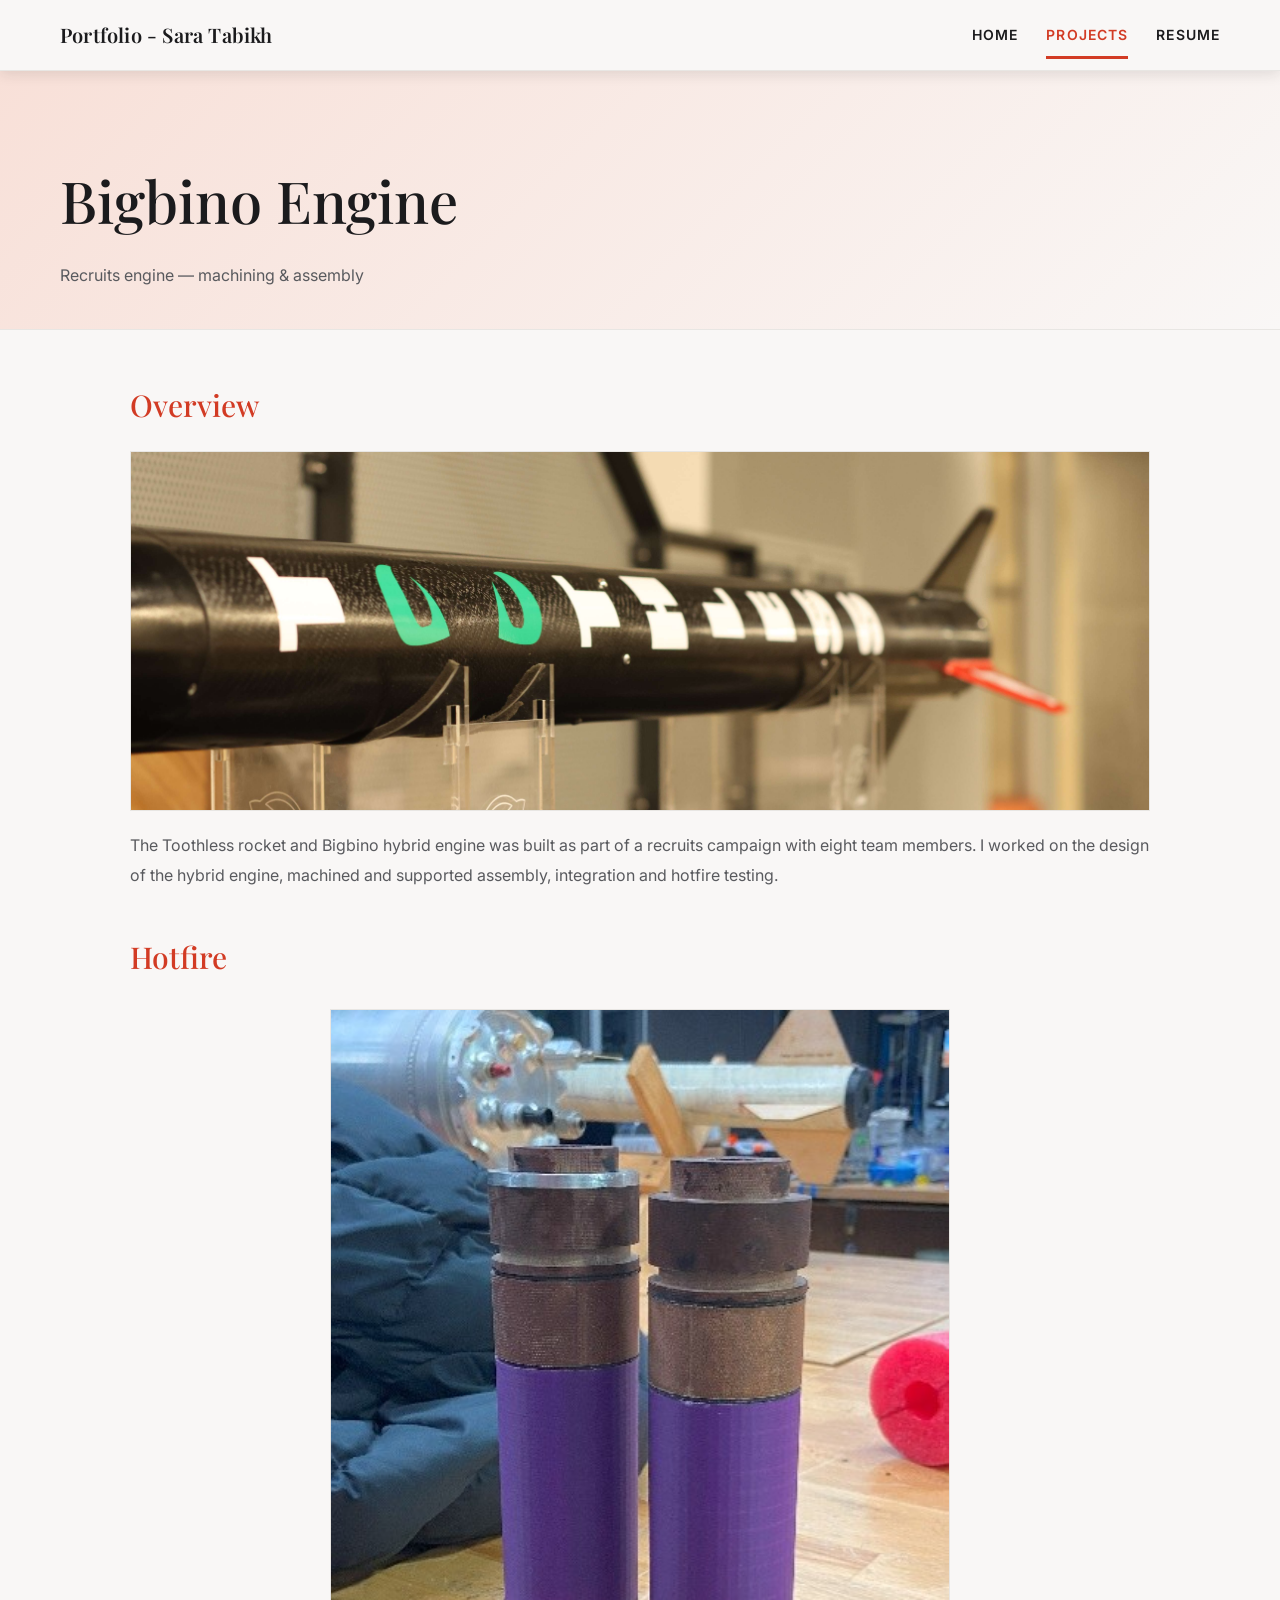
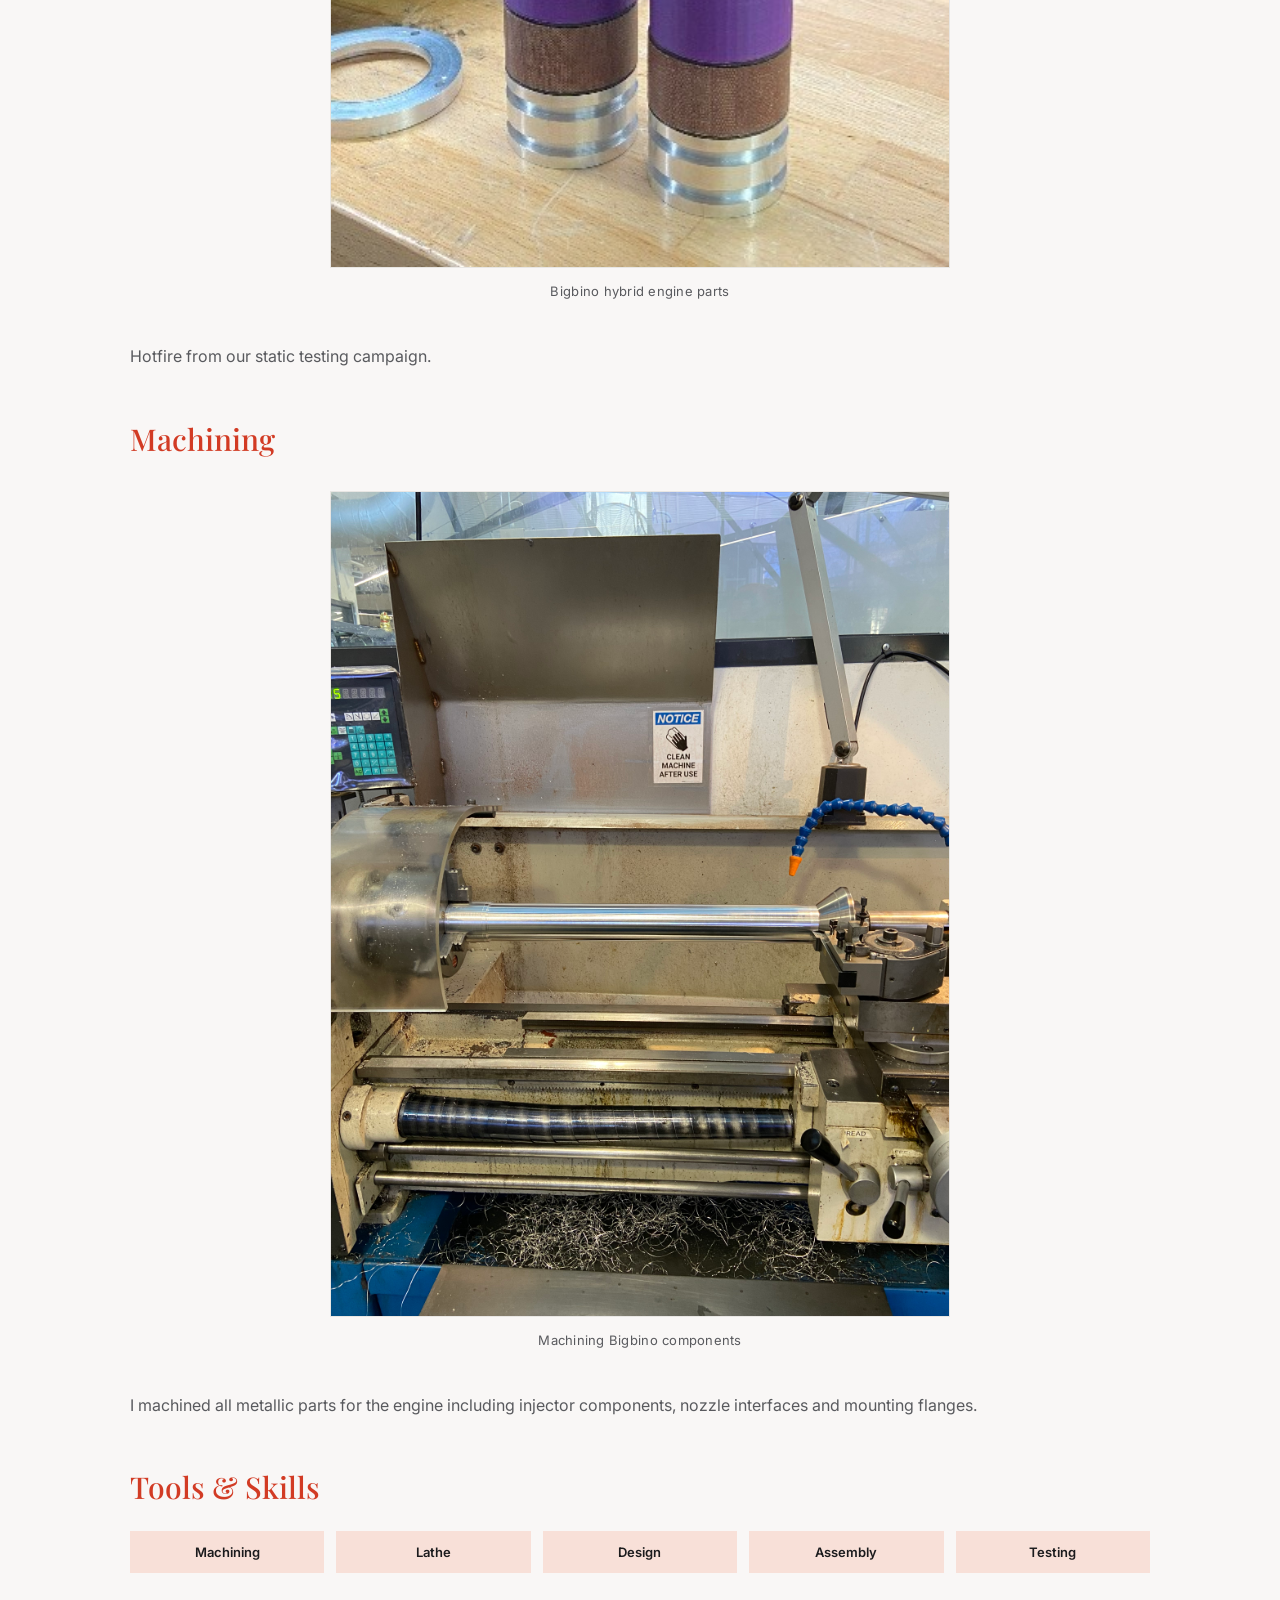
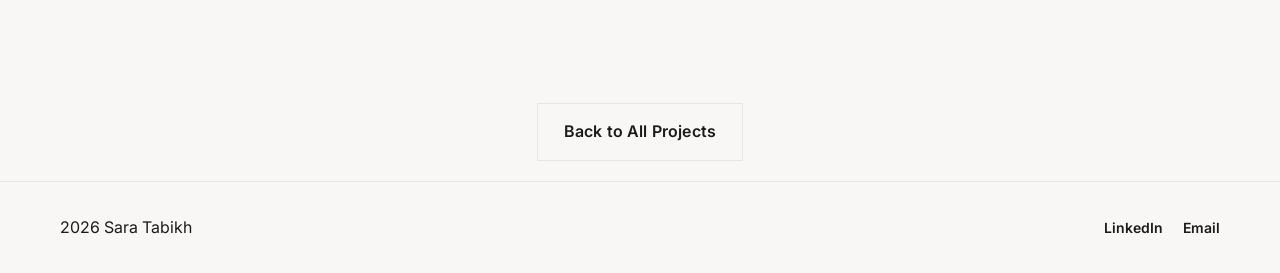
==== project-bigbino.html @ e394aa36 "Add fan shrouds" ====
<!DOCTYPE html>
<html lang="en">
<head>
    <meta charset="UTF-8">
    <meta name="viewport" content="width=device-width, initial-scale=1.0">
    <title>Bigbino Engine — Sara</title>
    <link rel="stylesheet" href="style.css">
    <link rel="stylesheet" href="project-styles.css">
</head>
<body>
    <nav class="navbar">
        <div class="container nav-container">
            <div class="nav-brand"><a href="index.html">Portfolio - Sara Tabikh</a></div>
            <ul class="nav-tabs">
                <li><a href="index.html" class="tab-link">Home</a></li>
                <li class="nav-dropdown">
                    <a href="projects.html" class="tab-link active">Projects</a>
                    <div class="dropdown-menu">
                        <a href="project-safety-mhpr.html">Safety in MHPR</a>
                        <a href="project-solaris-mkiii.html">Solaris MkIII</a>
                        <a href="project-zenith.html">Project Zenith</a>
                        <a href="project-motorsport.html">Monash Motorsport</a>
                        <a href="project-intakes.html">Resonance in Supersonic Intakes</a>
                        <a href="project-bigbino.html">Bigbino Engine</a>
                    </div>
                </li>
                <li><a href="resume.pdf" class="tab-link resume-link" target="_blank">Resume</a></li>
            </ul>
        </div>
    </nav>

    <main class="project-main">
        <section class="project-hero">
            <div class="container">
                <h1>Bigbino Engine</h1>
                <p class="project-meta">Recruits engine — machining & assembly</p>
            </div>
        </section>

        <div class="container project-content">
            <div class="project-grid">
                <div class="project-main-content">
                    <section class="project-section">
                        <h2>Overview</h2>
                        <img src="images/toothless-rocket.jpg" alt="Bigbino hotfire" class="project-image">
                        <p>
                            The Toothless rocket and Bigbino hybrid engine was built as part of a recruits campaign with eight team members. I worked on the design of the hybrid engine, machined and supported assembly, integration and hotfire testing.
                        </p>
                    </section>

                    <section class="project-section">
                        <h2>Hotfire</h2>
                        <figure class="image-figure image-figure--single">
                            <img src="images/bigbino-hybrid-engine-parts.jpg" alt="Bigbino hybrid engine parts" class="project-image">
                            <figcaption class="image-caption">Bigbino hybrid engine parts</figcaption>
                        </figure>
                        <p>
                            Hotfire from our static testing campaign.
                        </p>
                    </section>

                    <section class="project-section">
                        <h2>Machining</h2>
                        <figure class="image-figure image-figure--single">
                            <img src="images/bigbino-machining.jpg" alt="Bigbino machining" class="project-image">
                            <figcaption class="image-caption">Machining Bigbino components</figcaption>
                        </figure>
                        <p>
                            I machined all metallic parts for the engine including injector components, nozzle interfaces and mounting flanges.
                        </p>
                    </section>

                    <section class="project-section">
                        <h2>Tools & Skills</h2>
                        <div class="tools-grid">
                            <span class="tool-tag">Machining</span>
                            <span class="tool-tag">Lathe</span>
                            <span class="tool-tag">Design</span>
                            <span class="tool-tag">Assembly</span>
                            <span class="tool-tag">Testing</span>
                        </div>
                    </section>
                </div>
            </div>
        </div>
        <div class="container" style="padding: 40px 0 20px; text-align: center;">
            <a href="projects.html#all-projects" class="btn btn-secondary">Back to All Projects</a>
        </div>
    </main>

    <footer class="footer">
        <div class="container footer-content">
            <p>2026 Sara Tabikh</p>
            <div class="footer-links">
                <a href="https://www.linkedin.com/in/sara-tabikh-1202411ab" target="_blank">LinkedIn</a>
                <a href="mailto:saratabikh1@gmail.com">Email</a>
            </div>
        </div>
    </footer>

    <script src="script.js"></script>
</body>
</html>
---- style.css ----
﻿@import url('https://fonts.googleapis.com/css2?family=Playfair+Display:wght@400;500;600;700&family=Inter:wght@400;500;600;700&display=swap');

:root {
    --cream: #f9f7f6;
    --surface: #fdfdfc;
    --accent: #d23b24;
    --accent-hover: #b32a1a;
    --accent-soft: #f8e0d8;
    --text: #1b1b1d;
    --muted: #595a5e;
    --border: #e8e6e3;
    --button: #d23b24;
    --button-hover: #b32a1a;
    --card: #ffffff;
    --shadow: rgba(25, 25, 28, 0.1);
    --font-serif: 'Playfair Display', Georgia, 'Times New Roman', serif;
    --font-sans: 'Inter', system-ui, -apple-system, BlinkMacSystemFont, 'Segoe UI', sans-serif;
}

* {
    margin: 0;
    padding: 0;
    box-sizing: border-box;
}

html {
    scroll-behavior: smooth;
}

body {
    font-family: var(--font-sans);
    background-color: var(--cream);
    color: var(--text);
    line-height: 1.7;
    -webkit-font-smoothing: antialiased;
}

.container {
    max-width: 1200px;
    margin: 0 auto;
    padding: 0 20px;
}

.navbar {
    background-color: var(--cream);
    border-bottom: 1px solid var(--border);
    position: sticky;
    top: 0;
    z-index: 100;
    box-shadow: 0 4px 12px var(--shadow);
}

.navbar .container {
    display: flex;
    justify-content: space-between;
    align-items: center;
    padding: 18px 20px;
}

.nav-brand a {
    text-decoration: none;
    font-family: var(--font-serif);
    font-size: 20px;
    font-weight: 600;
    letter-spacing: 0.01em;
    color: var(--text);
}

.nav-tabs {
    display: flex;
    list-style: none;
    gap: 28px;
    align-items: center;
}

.tab-link {
    text-decoration: none;
    color: var(--text);
    font-weight: 600;
    font-size: 14px;
    letter-spacing: 0.08em;
    text-transform: uppercase;
    padding: 8px 0;
    transition: color 0.25s ease;
}

.tab-link:hover,
.tab-link.active {
    color: var(--accent);
}

.nav-dropdown {
    position: relative;
}

/* invisible bridge so hover doesn't drop off when moving from the tab to the menu */
.nav-dropdown::before {
    content: "";
    position: absolute;
    left: 0;
    right: 0;
    top: 100%;
    height: 10px;
}

.dropdown-menu {
    display: none;
    position: absolute;
    top: 100%;
    left: 0;
    width: 240px;
    background-color: var(--card);
    border: 1px solid var(--border);
    border-radius: 0;
    box-shadow: 0 14px 32px rgba(0, 0, 0, 0.12);
    padding: 8px 0;
    margin-top: 6px;
    z-index: 200;
}

.nav-dropdown:hover .dropdown-menu {
    display: block;
}

.nav-dropdown.open .dropdown-menu {
    display: block;
}

@media (max-width: 768px) {
    .nav-dropdown:hover .dropdown-menu {
        display: none;
    }
}

.dropdown-menu a {
    display: block;
    padding: 12px 18px;
    color: var(--text);
    text-decoration: none;
    font-size: 14px;
    transition: background 0.2s ease, color 0.2s ease;
}

.dropdown-menu a:hover {
    background-color: var(--accent-soft);
    color: var(--accent-hover);
}

/* Active tab underline */
.tab-link.active {
    position: relative;
}

.tab-link.active::after {
    content: "";
    position: absolute;
    left: 0;
    right: 0;
    height: 3px;
    background: var(--accent);
    bottom: -8px;
    border-radius: 0;
}

.btn {
    display: inline-flex;
    align-items: center;
    justify-content: center;
    padding: 14px 26px;
    border-radius: 0;
    text-decoration: none;
    transition: transform 0.2s ease, background 0.2s ease, box-shadow 0.2s ease;
    font-weight: 600;
    letter-spacing: 0.01em;
}

.btn:hover {
    transform: translateY(-2px);
}

.btn-primary {
    background-color: var(--button);
    color: #ffffff;
    box-shadow: 0 8px 18px rgba(210, 59, 36, 0.28);
}

.btn-primary:hover {
    background-color: var(--button-hover);
}

.btn-secondary {
    background-color: transparent;
    color: var(--text);
    border: 1px solid var(--border);
}

.btn-secondary:hover {
    border-color: var(--text);
}

.hero {
    padding: 100px 0 80px;
    position: relative;
    overflow: visible;
}

.hero-grid {
    display: grid;
    grid-template-columns: repeat(4, minmax(0, 1fr));
    gap: 22px;
    align-items: start;
}

.hero-copy {
    grid-column: 1 / 3;
    max-width: 560px; /* tighter text column */
}

.eyebrow {
    text-transform: uppercase;
    letter-spacing: 0.2em;
    font-size: 12px;
    font-weight: 600;
    color: var(--accent);
    margin-bottom: 20px;
}

.hero-copy h1 {
    font-family: var(--font-serif);
    font-size: clamp(44px, 6vw, 68px);
    font-weight: 500;
    line-height: 1.02;
    margin-bottom: 26px;
}

.hero-description {
    max-width: 720px;
    font-size: 18px;
    color: var(--muted);
    margin-bottom: 32px;
}

.hero-actions {
    display: flex;
    gap: 16px;
    flex-wrap: wrap;
}

/* tighter hero for the Projects page */
.hero-compact {
    padding-bottom: 20px;
}

.summary-section {
    padding: 20px 0 120px;
}

/* Hero photo (spans columns 3-4, aligned to the project highlight cards) */
.hero-float {
    grid-column: 3 / 5;
    width: 100%;
    border-radius: 0;
    box-shadow: 0 18px 36px rgba(25, 25, 28, 0.14);
}

.hero-float img {
    display: block;
    width: 100%;
    height: auto;
}

@media (max-width: 1180px) {
    .hero-grid {
        grid-template-columns: 1fr;
        gap: 36px;
    }

    .hero-copy {
        grid-column: auto;
        max-width: 100%;
    }

    .hero-float {
        grid-column: auto;
        max-width: 100%;
    }

    .summary-grid {
        grid-template-columns: repeat(3, minmax(0, 1fr));
    }
}

.summary-section h2,
.skills-section h2 {
    font-family: var(--font-serif);
    font-size: clamp(30px, 4vw, 38px);
    font-weight: 500;
    margin-bottom: 30px;
}

.summary-grid {
    display: grid;
    grid-template-columns: repeat(4, minmax(0, 1fr));
    gap: 22px;
}

.summary-card {
    background-color: var(--card);
    border: 1px solid var(--border);
    border-radius: 0;
    padding: 30px;
    box-shadow: 0 10px 30px rgba(0, 0, 0, 0.04);
    transition: transform 0.25s ease, box-shadow 0.25s ease;
}

.summary-card:hover {
    transform: translateY(-4px);
    box-shadow: 0 18px 40px rgba(25, 25, 28, 0.08);
}

.summary-card h3 {
    font-family: var(--font-serif);
    font-size: 20px;
    font-weight: 600;
    margin-bottom: 12px;
    color: var(--button);
}

.summary-card p {
    color: var(--muted);
    line-height: 1.8;
}

.skills-section {
    padding-bottom: 120px;
}

.skills-grid {
    display: grid;
    grid-template-columns: repeat(auto-fit, minmax(250px, 1fr));
    gap: 22px;
}

.skill-card {
    background-color: var(--card);
    border: 1px solid var(--border);
    border-radius: 0;
    padding: 30px;
    box-shadow: 0 10px 30px rgba(0, 0, 0, 0.04);
    transition: transform 0.25s ease, box-shadow 0.25s ease;
}

.skill-card:hover {
    transform: translateY(-4px);
    box-shadow: 0 18px 40px rgba(25, 25, 28, 0.08);
}

.skill-card h3 {
    font-family: var(--font-serif);
    font-size: 20px;
    font-weight: 600;
    margin-bottom: 16px;
    color: var(--button);
}

.skill-list {
    list-style: none;
    display: flex;
    flex-wrap: wrap;
    gap: 8px;
}

.skill-list li {
    background-color: var(--accent-soft);
    color: var(--text);
    border-radius: 0;
    padding: 6px 14px;
    font-size: 14px;
}

.projects-grid {
    display: grid;
    grid-template-columns: repeat(auto-fit, minmax(280px, 1fr));
    gap: 24px;
    margin-top: 40px;
}

.project-tile {
    display: block;
    background-color: var(--card);
    border: 1px solid var(--border);
    border-radius: 0;
    overflow: hidden;
    text-decoration: none;
    color: inherit;
    transition: transform 0.25s ease, box-shadow 0.25s ease;
}

.project-tile:hover {
    transform: translateY(-4px);
    box-shadow: 0 18px 40px rgba(25, 25, 28, 0.08);
}

.project-card-image {
    min-height: 220px;
    display: grid;
    place-items: center;
    background-color: var(--accent-soft);
    color: var(--muted);
    font-size: 14px;
    font-style: italic;
    text-transform: uppercase;
    letter-spacing: 0.08em;
}

.project-card-image[src] {
    display: block;
    width: 100%;
    height: 220px;
    object-fit: cover;
    background-color: transparent;
}

.project-card-body {
    padding: 24px;
}

.project-card-body h3 {
    font-family: var(--font-serif);
    font-size: 22px;
    font-weight: 600;
    margin-bottom: 14px;
}

.project-card-body p {
    color: var(--muted);
    line-height: 1.8;
}

.footer {
    background-color: var(--cream);
    border-top: 1px solid var(--border);
    padding: 32px 0;
}

.footer-content {
    display: flex;
    justify-content: space-between;
    align-items: center;
    gap: 20px;
}

.footer-links {
    display: flex;
    gap: 20px;
}

.footer-links a {
    color: var(--text);
    text-decoration: none;
    font-weight: 600;
    font-size: 14px;
    transition: color 0.2s ease;
}

.footer-links a:hover {
    color: var(--accent);
}

/* Scroll reveal */
html.js .reveal {
    opacity: 0;
    transform: translateY(30px);
    transition: opacity 0.7s cubic-bezier(0.22, 0.61, 0.36, 1),
                transform 0.7s cubic-bezier(0.22, 0.61, 0.36, 1);
    will-change: opacity, transform;
}

html.js .reveal.in-view {
    opacity: 1;
    transform: none;
}

/* Hero entrance */
@keyframes rise {
    from { opacity: 0; transform: translateY(26px); }
    to { opacity: 1; transform: none; }
}

.hero-copy {
    animation: rise 0.8s cubic-bezier(0.22, 0.61, 0.36, 1) both;
}

.hero-float {
    animation: rise 0.8s cubic-bezier(0.22, 0.61, 0.36, 1) 0.12s both;
}

@media (prefers-reduced-motion: reduce) {
    html { scroll-behavior: auto; }
    html.js .reveal {
        opacity: 1;
        transform: none;
        transition: none;
    }
    .hero-copy,
    .hero-float {
        animation: none;
    }
}

@media (max-width: 900px) {
    .navbar .container {
        flex-direction: column;
        align-items: stretch;
        gap: 16px;
    }

    .nav-tabs {
        justify-content: center;
        flex-wrap: wrap;
    }

    .hero {
        padding-top: 70px;
    }

    .hero-grid {
        grid-template-columns: 1fr;
    }

    /* hero photo stacks below the copy in single-column layout */

    .hero-copy {
        max-width: 100%;
    }

    .summary-grid {
        grid-template-columns: repeat(2, minmax(0, 1fr));
    }

    .footer-content {
        flex-direction: column;
        align-items: flex-start;
        text-align: left;
    }
}

@media (max-width: 640px) {
    .hero-description {
        font-size: 16px;
    }

    .hero-actions {
        flex-direction: column;
    }

    .summary-grid {
        grid-template-columns: 1fr;
    }

    .project-card-body {
        padding: 20px;
    }

    .footer-content {
        align-items: flex-start;
    }
}

/* Carousel styles */
.carousel-section {
    padding: 40px 0 60px;
}

.carousel-section h2 {
    font-size: 22px;
    margin-bottom: 18px;
}

.carousel {
    position: relative;
    overflow: hidden;
}

.carousel-track {
    display: flex;
    transition: transform 0.56s cubic-bezier(.2,.9,.2,1);
    will-change: transform;
    gap: 0;
}

.carousel-item {
    flex: 0 0 calc(100% / 3);
    padding: 0;
    box-sizing: border-box;
}

.carousel-placeholder {
    height: auto;
    aspect-ratio: 1 / 1;
    border-radius: 0;
    display: grid;
    place-items: center;
    color: var(--muted);
    font-style: italic;
    font-weight: 700;
}

.carousel-item img {
    display: block;
    width: 100%;
    aspect-ratio: 1 / 1;
    object-fit: cover;
    border-right: 1px solid #ffffff;
}

.carousel-item:last-child img {
    border-right: none;
}

.shade-1 { background: #f2efe9; }
.shade-2 { background: #e9e6f0; }
.shade-3 { background: #efe8e6; }
.shade-4 { background: #f6efe6; }
.shade-5 { background: #eceff6; }
.shade-6 { background: #f3f3e8; }

.carousel-control {
    position: absolute;
    top: 10px;
    bottom: 10px;
    width: 56px;
    display: flex;
    align-items: center;
    justify-content: center;
    background: rgba(255, 255, 255, 0.7);
    color: var(--text);
    border: none;
    border-radius: 0;
    opacity: 0;
    transform: translateY(0);
    transition: opacity 0.18s ease, background 0.18s ease;
    cursor: pointer;
    z-index: 400; /* keep controls above hotspots */
}

.carousel-control.left { left: 8px; }
.carousel-control.right { right: 8px; }


/* Show controls only when hovering hotspots or the controls themselves */
.carousel-hotspot.left:hover ~ .carousel-control.left,
.carousel-hotspot.right:hover ~ .carousel-control.right,
.carousel-control.left:hover,
.carousel-control.right:hover {
    opacity: 1;
}

/* full-bleed layout */
.carousel-section.full-bleed {
    width: 100vw;
    margin-left: calc(50% - 50vw);
    margin-right: calc(50% - 50vw);
    padding: 20px 0 0; /* sit right above the footer */
    background: transparent;
}

.carousel-item + .carousel-item .carousel-placeholder,
.carousel-item .carousel-placeholder {
    border-right: 1px solid #ffffff;
}

.carousel-item:last-child .carousel-placeholder {
    border-right: none;
}

/* Hotspot zones that trigger the arrow controls. They cover the leftmost and rightmost one-third of the carousel. */
.carousel-hotspot {
    position: absolute;
    top: 0;
    bottom: 0;
    width: 33.3333%;
    z-index: 100; /* lower than controls so clicks reach buttons */
    pointer-events: auto;
}
.carousel-hotspot.left { left: 0; }
.carousel-hotspot.right { right: 0; }

/* hide hotspots on small screens where touch controls are used */
@media (max-width: 560px) {
    .carousel-hotspot { display: none; }
}

/* Dots (indicator) */
.carousel-dots {
    position: absolute;
    left: 50%;
    transform: translateX(-50%);
    bottom: 12px;
    display: flex;
    gap: 8px;
    z-index: 450;
    align-items: center;
}
.carousel-dots .dot {
    width: 8px;
    height: 8px;
    border-radius: 999px;
    background: #ffffff;
    border: none;
    opacity: 0.9;
    transition: width 220ms ease, background 180ms ease, opacity 180ms ease;
    cursor: pointer;
}
.carousel-dots .dot.active {
    width: 28px; /* dash length when active */
    height: 8px;
    border-radius: 6px;
    background: #ffffff;
    opacity: 1;
}

@media (max-width: 560px) {
    .carousel-dots { bottom: 8px; }
    .carousel-dots .dot.active { width: 22px; }
}

.carousel-control .arrow {
    font-size: 20px;
}

@media (max-width: 900px) {
    .carousel-item { flex: 0 0 calc(100% / 2); }
}

@media (max-width: 560px) {
    .carousel-item { flex: 0 0 100%; }
    .carousel-placeholder { height: 200px; }
}
---- project-styles.css ----
﻿.project-main {
    min-height: calc(100vh - 240px);
}

.project-hero {
    background: linear-gradient(135deg, var(--accent-soft), var(--cream));
    padding: 80px 0 40px;
    border-bottom: 1px solid var(--border);
}

.project-hero h1 {
    font-family: var(--font-serif);
    font-weight: 500;
    font-size: clamp(42px, 6vw, 58px);
    margin-bottom: 12px;
}

.project-meta {
    color: var(--muted);
    font-size: 16px;
}

.project-content {
    padding: 50px 90px 90px;
}

.project-grid {
    display: grid;
    grid-template-columns: 1fr;
}

.project-main-content {
    display: flex;
    flex-direction: column;
    gap: 42px;
}

.project-section h2 {
    font-family: var(--font-serif);
    font-size: clamp(24px, 3vw, 30px);
    font-weight: 500;
    color: var(--button);
    margin-bottom: 18px;
}

.project-section p,
.project-section li {
    color: var(--muted);
    line-height: 1.85;
}

.project-image {
    width: 100%;
    height: 360px;
    object-fit: cover;
    background-color: var(--accent);
    display: block;
    border-radius: 0;
    color: var(--muted);
    font-size: 14px;
    font-style: italic;
    border: 1px solid var(--border);
    margin: 20px 0;
}

/* side-by-side square images with captions */
.image-pair {
    display: grid;
    grid-template-columns: 1fr 1fr;
    gap: 28px;
    max-width: 720px;
    margin: 30px auto;
}

.image-figure {
    margin: 0;
}

.image-pair .project-image {
    width: 100%;
    height: auto;
    aspect-ratio: 1 / 1;
    object-fit: cover;
    margin: 0;
}

.image-caption {
    margin-top: 12px;
    text-align: center;
    font-size: 13px;
    color: var(--muted);
    letter-spacing: 0.02em;
}

/* smaller standalone images with captions */
.image-figure--single {
    max-width: 620px;
    margin: 26px auto 40px;
}

.image-figure--single .project-image {
    height: auto;
    margin: 0;
}

/* wide side-by-side pair: full page width, landscape */
.image-pair--wide {
    max-width: 100%;
    margin: 26px 0 40px;
}

.image-pair--wide .project-image {
    aspect-ratio: 16 / 9;
}

/* three images in a row, full page width */
.image-row {
    display: grid;
    grid-template-columns: repeat(3, minmax(0, 1fr));
    gap: 20px;
    margin: 26px 0 40px;
}

.image-row .project-image {
    height: auto;
    margin: 0;
    aspect-ratio: 3 / 2;
}

@media (max-width: 760px) {
    .image-row {
        grid-template-columns: 1fr;
        gap: 16px;
    }
}

/* show more of the top of a cover-cropped image */
.image-align-top {
    object-position: 50% 0%;
}

.image-align-top-25 {
    object-position: 50% 25%;
}

@media (max-width: 640px) {
    .image-pair {
        grid-template-columns: 1fr;
        gap: 20px;
    }
}

.project-list {
    list-style: none;
    padding-left: 0;
}

.project-list li {
    padding-left: 24px;
    position: relative;
    margin-bottom: 14px;
}

.project-list li:before {
    content: '•';
    position: absolute;
    left: 0;
    color: var(--button);
}

.achievement-item {
    border-left: 4px solid var(--button);
    padding: 18px 20px;
    background-color: var(--card);
    border-radius: 0;
}

.achievement-item h4 {
    font-family: var(--font-serif);
    font-size: 18px;
    margin-bottom: 10px;
}

.tools-grid {
    display: grid;
    grid-template-columns: repeat(auto-fit, minmax(140px, 1fr));
    gap: 12px;
}

.tool-tag {
    display: inline-flex;
    align-items: center;
    justify-content: center;
    padding: 10px 14px;
    border-radius: 0;
    background-color: var(--accent-soft);
    color: var(--text);
    font-size: 13px;
    font-weight: 600;
}

@media (max-width: 720px) {
    .project-hero {
        padding: 60px 0 30px;
    }

    .project-content {
        padding: 30px 20px 60px;
    }

    .project-main-content {
        gap: 30px;
    }
}

@media (max-width: 580px) {
    .project-hero h1 {
        font-size: 32px;
    }

    .project-main-content {
        gap: 30px;
    }
}
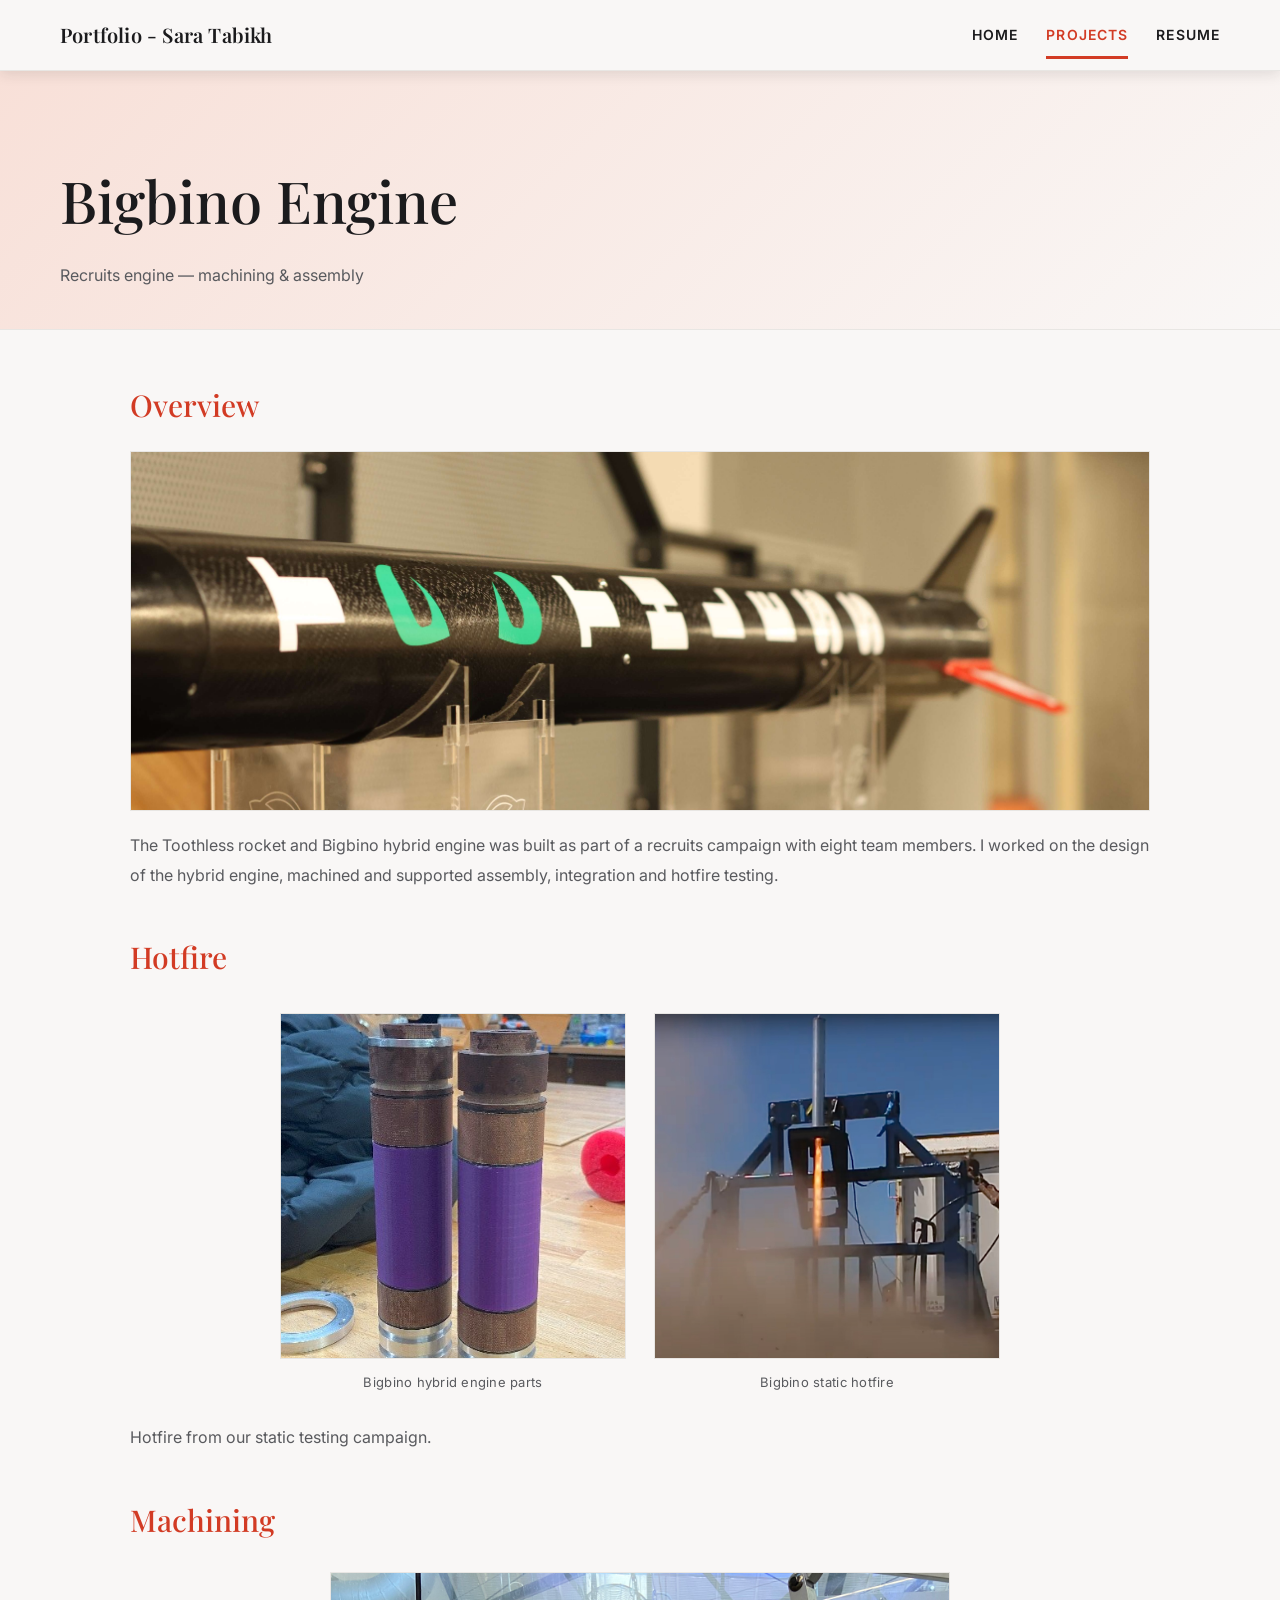
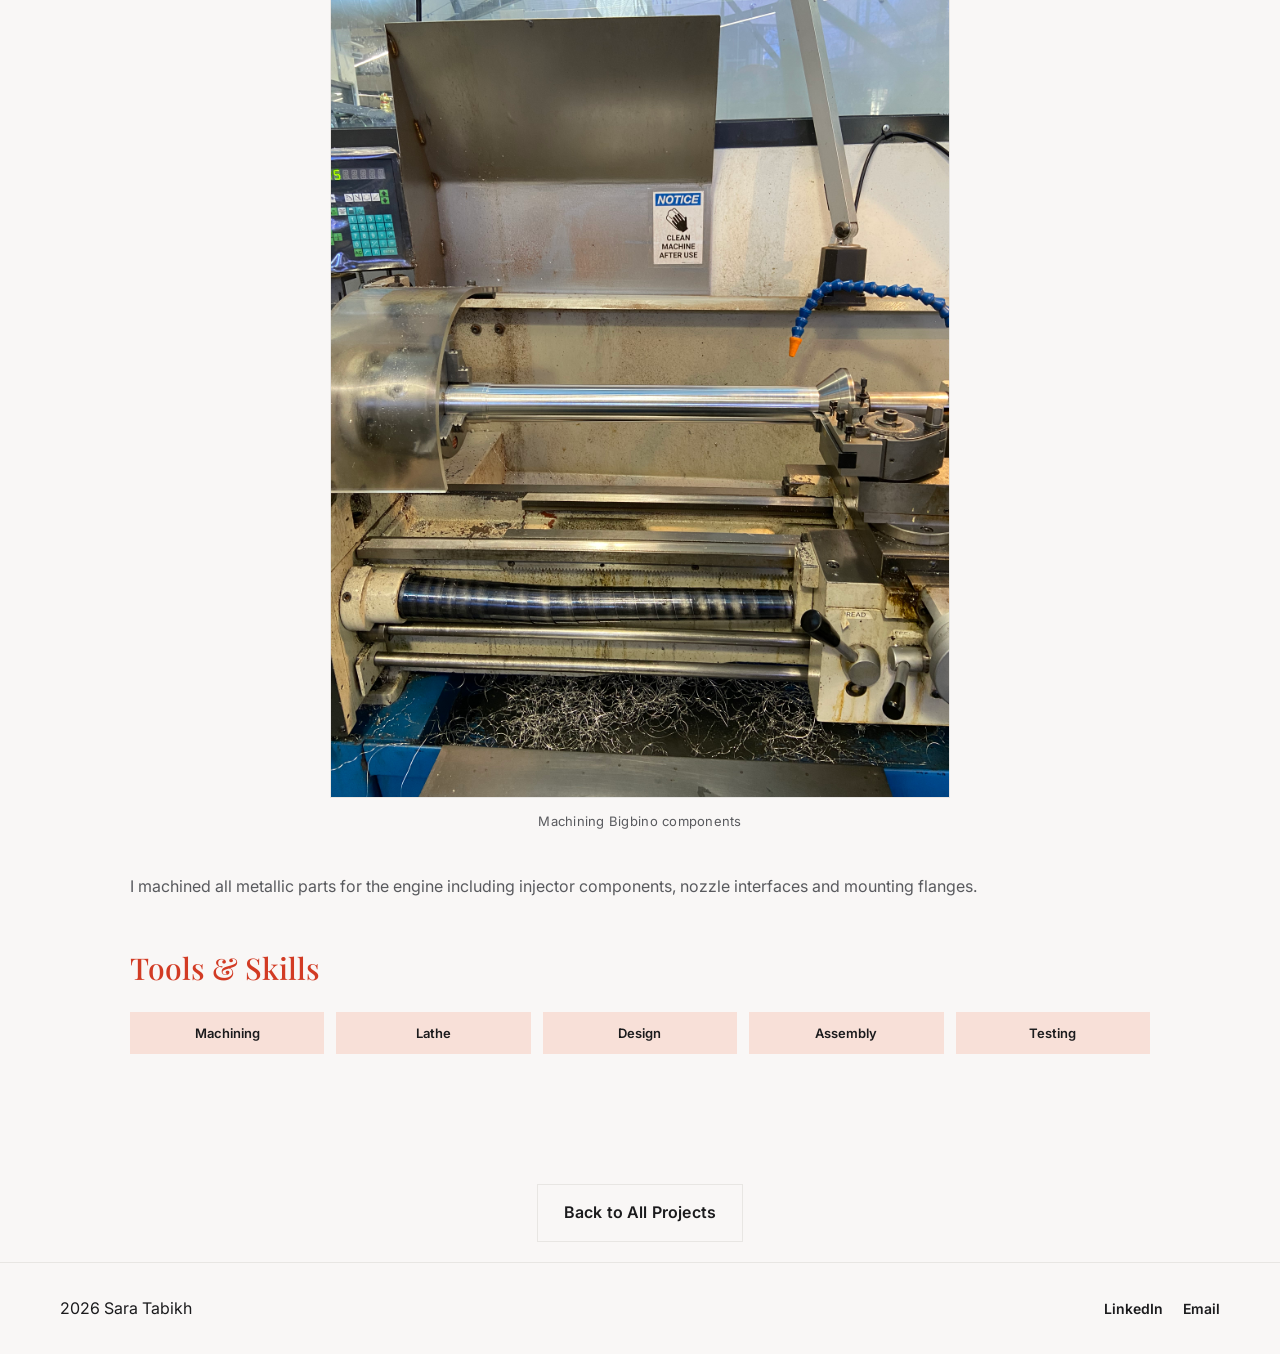
==== commit 3791f412: "Edit project page text" ====
--- a/project-bigbino.html
+++ b/project-bigbino.html
@@ -50,10 +50,16 @@
 
                     <section class="project-section">
                         <h2>Hotfire</h2>
-                        <figure class="image-figure image-figure--single">
-                            <img src="images/bigbino-hybrid-engine-parts.jpg" alt="Bigbino hybrid engine parts" class="project-image">
-                            <figcaption class="image-caption">Bigbino hybrid engine parts</figcaption>
-                        </figure>
+                        <div class="image-pair">
+                            <figure class="image-figure">
+                                <img src="images/bigbino-hybrid-engine-parts.jpg" alt="Bigbino hybrid engine parts" class="project-image">
+                                <figcaption class="image-caption">Bigbino hybrid engine parts</figcaption>
+                            </figure>
+                            <figure class="image-figure">
+                                <img src="images/bigbino-hotfire.jpg" alt="Bigbino hotfire" class="project-image">
+                                <figcaption class="image-caption">Bigbino static hotfire</figcaption>
+                            </figure>
+                        </div>
                         <p>
                             Hotfire from our static testing campaign.
                         </p>
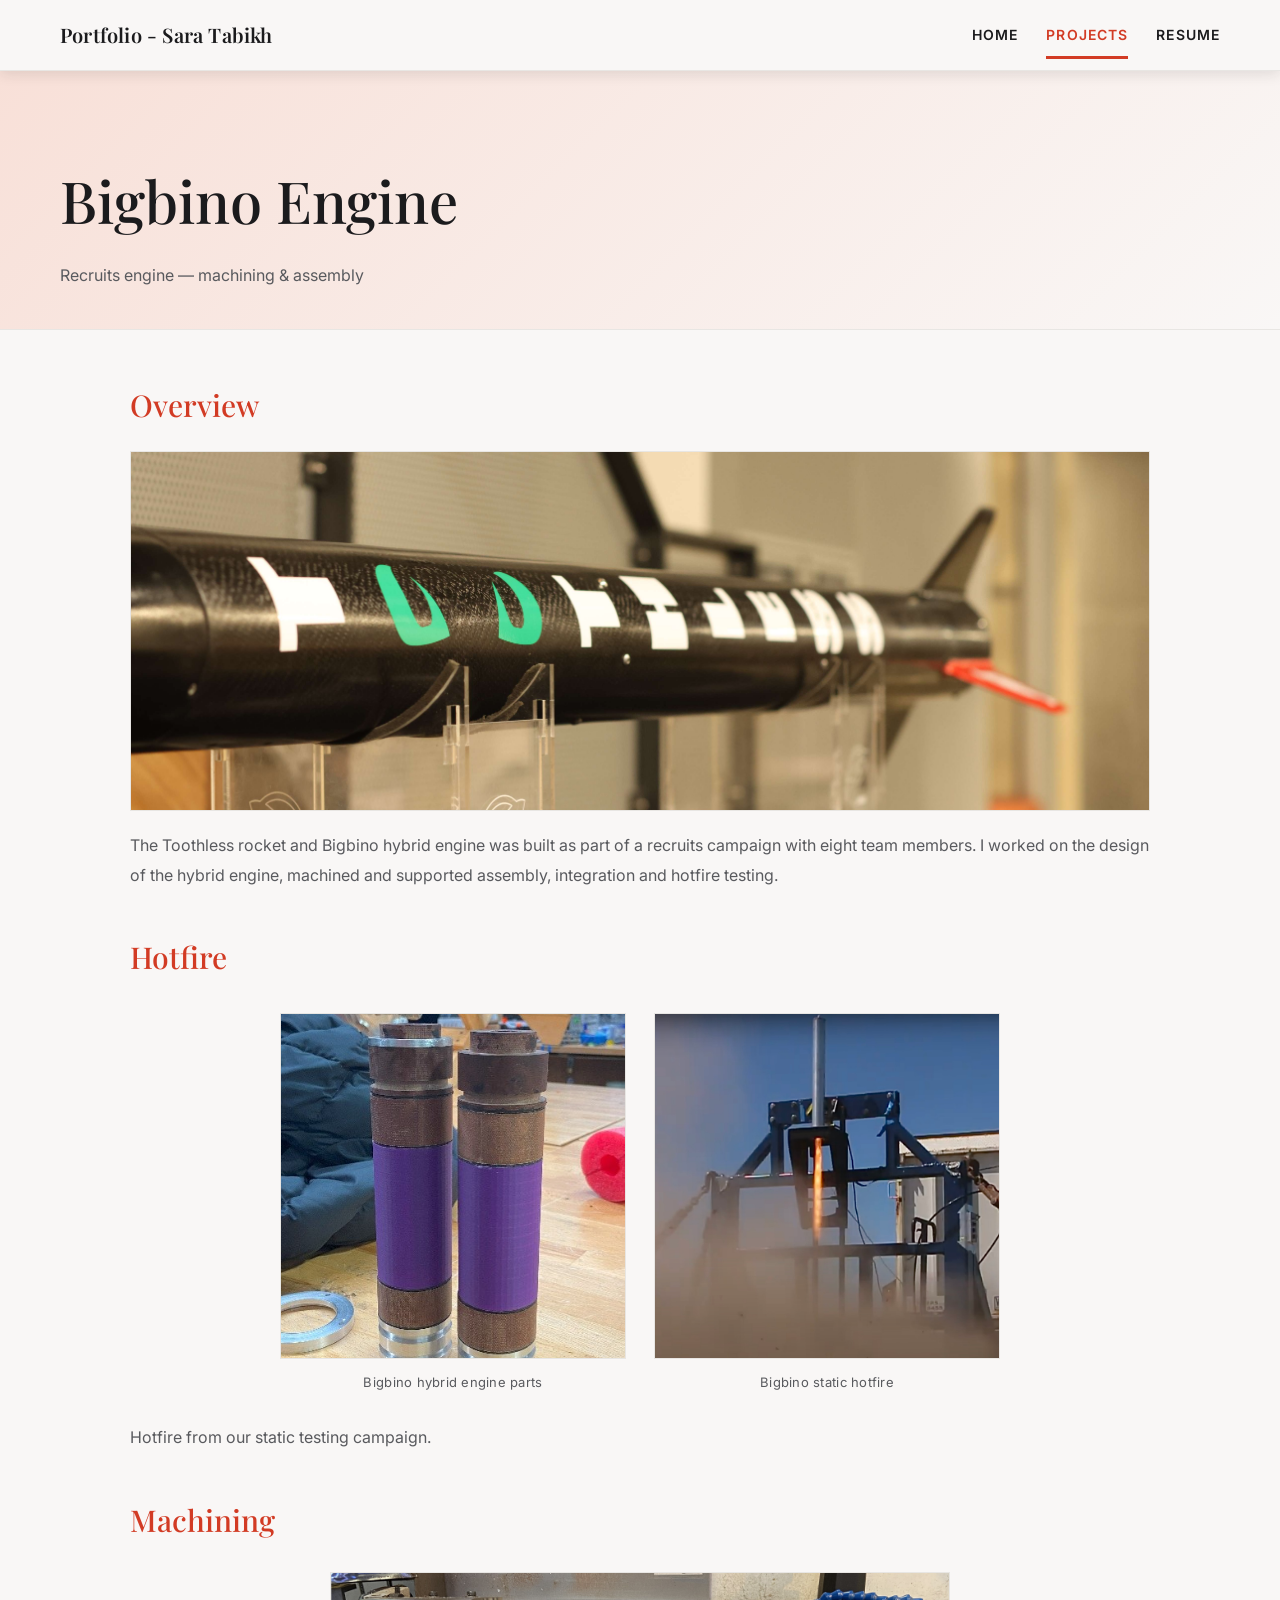
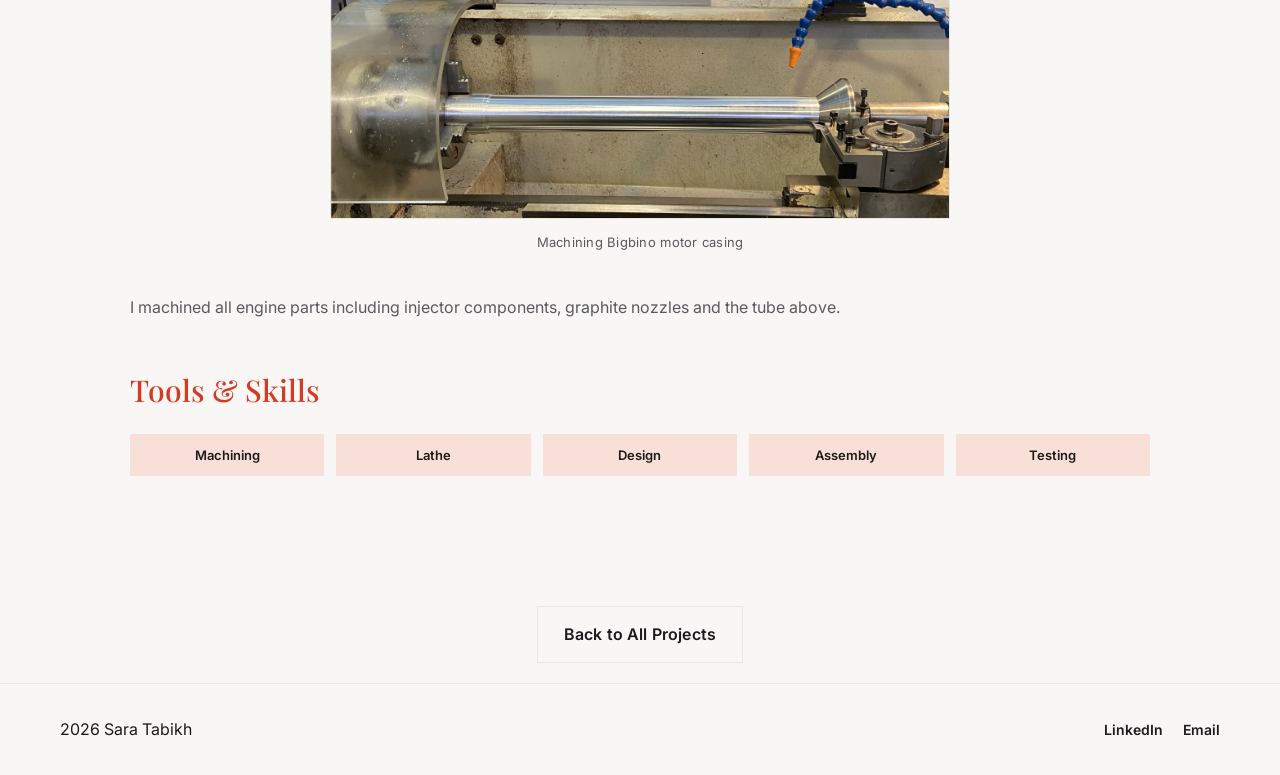
==== commit ac16f1a1: "Add intakes images, content" ====
--- a/project-bigbino.html
+++ b/project-bigbino.html
@@ -69,10 +69,10 @@
                         <h2>Machining</h2>
                         <figure class="image-figure image-figure--single">
                             <img src="images/bigbino-machining.jpg" alt="Bigbino machining" class="project-image">
-                            <figcaption class="image-caption">Machining Bigbino components</figcaption>
+                            <figcaption class="image-caption">Machining Bigbino motor casing</figcaption>
                         </figure>
                         <p>
-                            I machined all metallic parts for the engine including injector components, nozzle interfaces and mounting flanges.
+                            I machined all engine parts including injector components, graphite nozzles and the tube above.
                         </p>
                     </section>
 
--- a/project-styles.css
+++ b/project-styles.css
@@ -33,6 +33,30 @@
     display: flex;
     flex-direction: column;
     gap: 42px;
+}
+
+.overview-header {
+    display: flex;
+    justify-content: space-between;
+    align-items: flex-start;
+    gap: 24px;
+}
+
+.overview-header h2 {
+    margin-bottom: 18px;
+}
+
+.shocklab-logo {
+    width: 120px;
+    height: auto;
+    float: none;
+}
+
+@media (max-width: 760px) {
+    .overview-header {
+        flex-direction: column;
+        align-items: flex-start;
+    }
 }
 
 .project-section h2 {
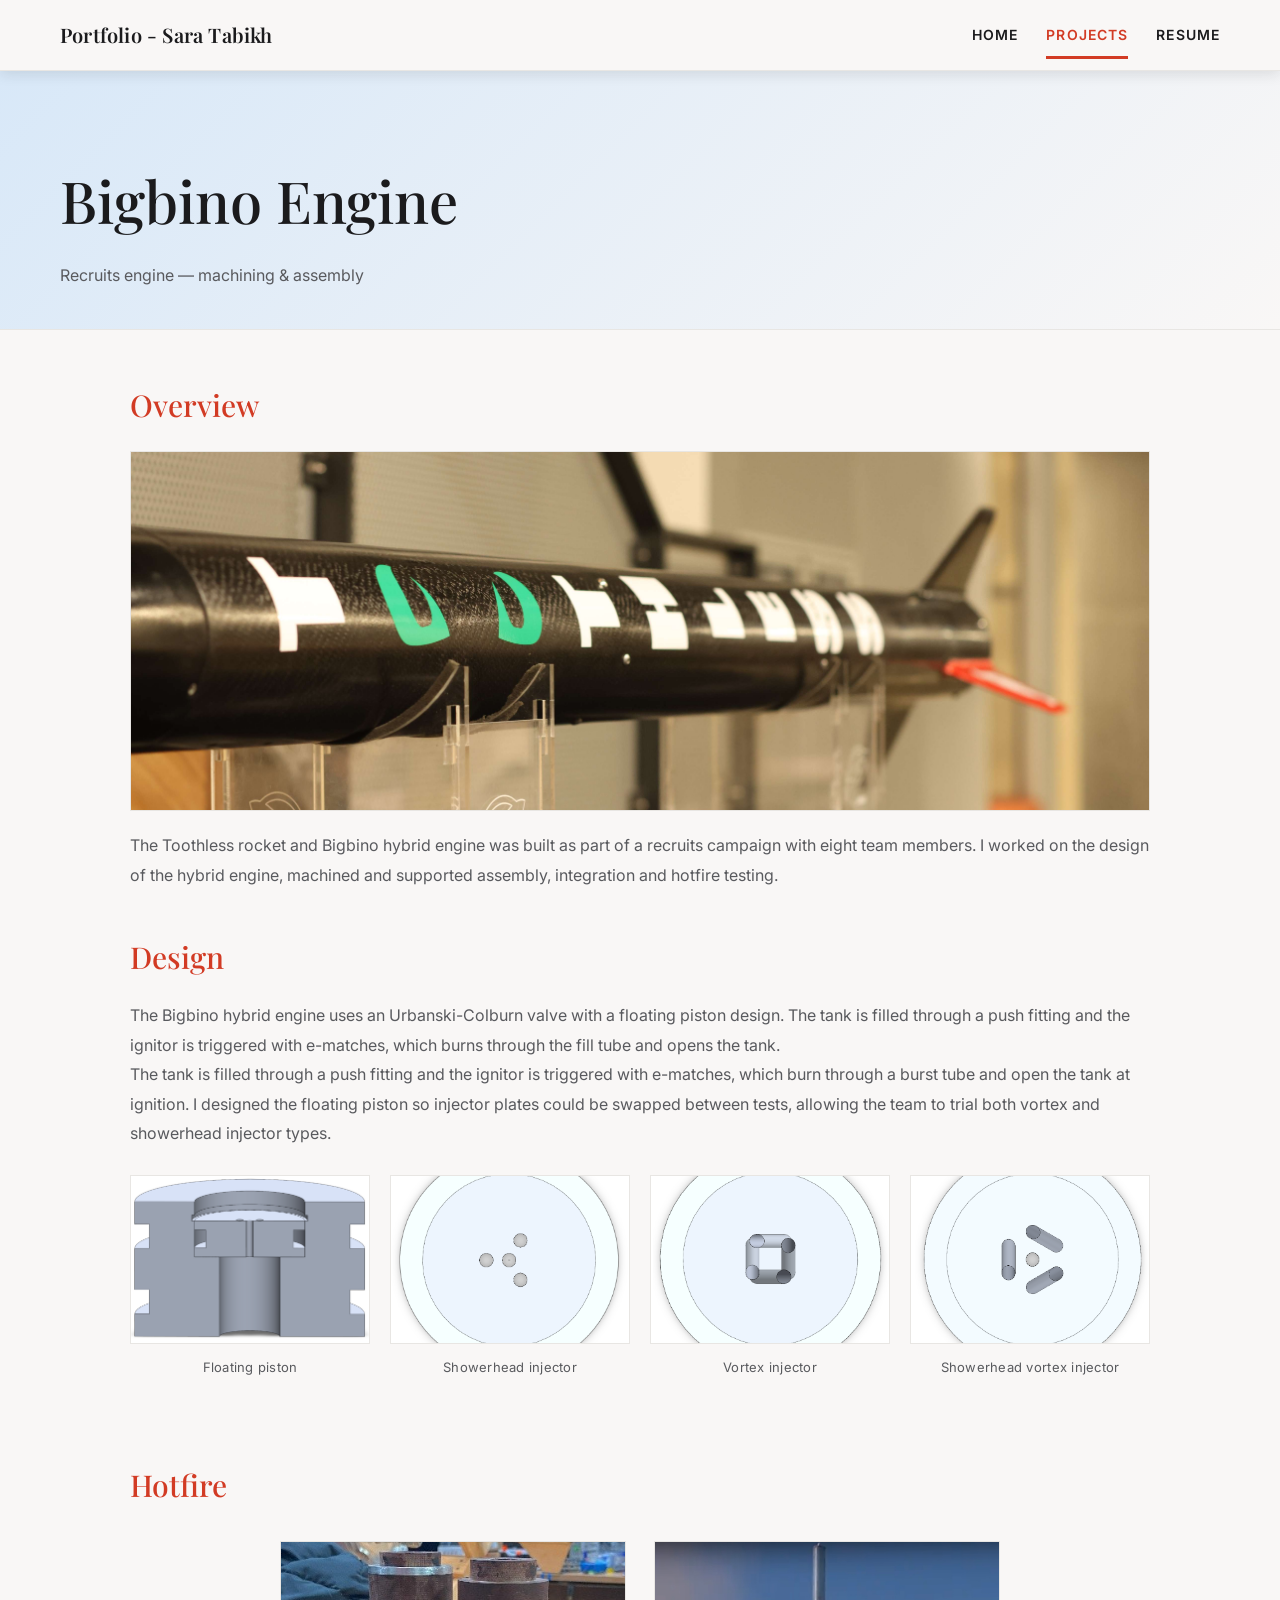
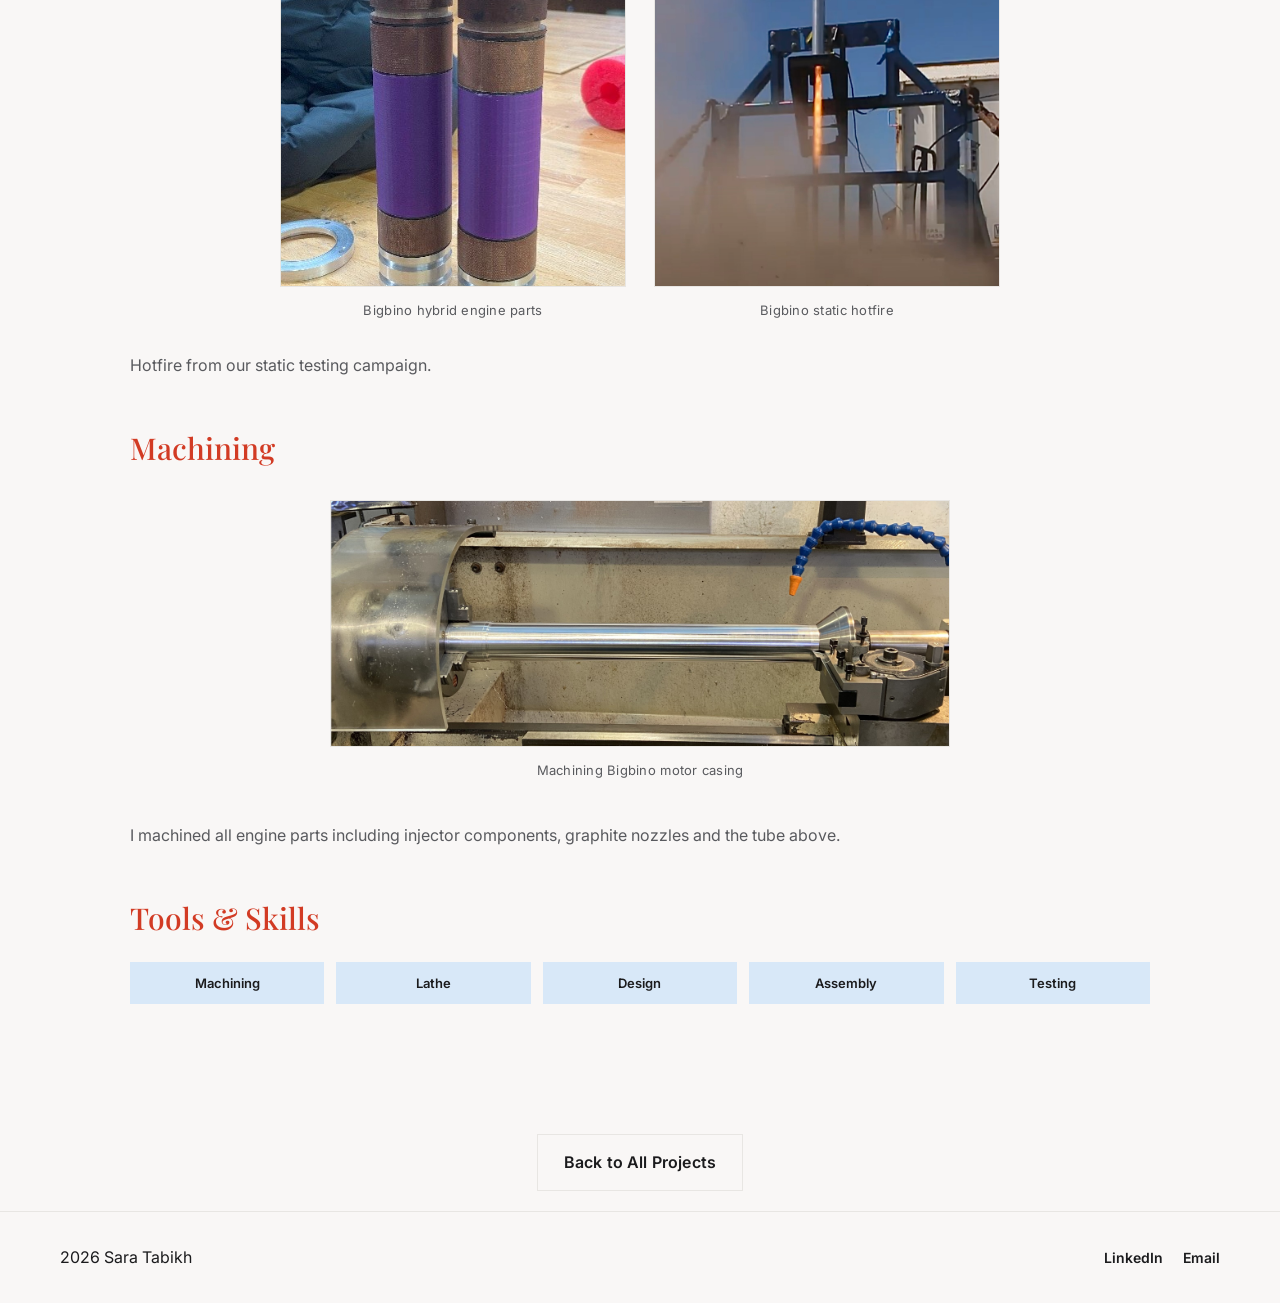
==== commit c3dc2fba: "Add bigbino design section" ====
--- a/project-bigbino.html
+++ b/project-bigbino.html
@@ -46,6 +46,34 @@
                         <p>
                             The Toothless rocket and Bigbino hybrid engine was built as part of a recruits campaign with eight team members. I worked on the design of the hybrid engine, machined and supported assembly, integration and hotfire testing.
                         </p>
+                    </section>
+
+                    <section class="project-section">
+                        <h2>Design</h2>
+                        <p>
+                            The Bigbino hybrid engine uses an Urbanski-Colburn valve with a floating piston design. The tank is filled through a push fitting and the ignitor is triggered with e-matches, which burns through the fill tube and opens the tank.
+                        </p>
+                        <p>
+                            The tank is filled through a push fitting and the ignitor is triggered with e-matches, which burn through a burst tube and open the tank at ignition. I designed the floating piston so injector plates could be swapped between tests, allowing the team to trial both vortex and showerhead injector types.
+                        </p>
+                        <div class="image-row image-row--four">
+                            <figure class="image-figure">
+                                <img src="images/bigbino-floating-piston.png" alt="Bigbino floating piston" class="project-image">
+                                <figcaption class="image-caption">Floating piston</figcaption>
+                            </figure>
+                            <figure class="image-figure">
+                                <img src="images/bigbino-showerhead-injector.png" alt="Bigbino showerhead injector" class="project-image">
+                                <figcaption class="image-caption">Showerhead injector</figcaption>
+                            </figure>
+                            <figure class="image-figure">
+                                <img src="images/bigbino-vortex-injector.png" alt="Bigbino vortex injector" class="project-image">
+                                <figcaption class="image-caption">Vortex injector</figcaption>
+                            </figure>
+                            <figure class="image-figure">
+                                <img src="images/bigbino-showerhead-vortex-injector.png" alt="Bigbino showerhead vortex injector" class="project-image">
+                                <figcaption class="image-caption">Showerhead vortex injector</figcaption>
+                            </figure>
+                        </div>
                     </section>
 
                     <section class="project-section">
--- a/style.css
+++ b/style.css
@@ -5,7 +5,7 @@
     --surface: #fdfdfc;
     --accent: #d23b24;
     --accent-hover: #b32a1a;
-    --accent-soft: #f8e0d8;
+    --accent-soft: #d8e8f8; /*pink f8e0d8*/
     --text: #1b1b1d;
     --muted: #595a5e;
     --border: #e8e6e3;
--- a/project-styles.css
+++ b/project-styles.css
@@ -151,6 +151,17 @@
     aspect-ratio: 3 / 2;
 }
 
+.image-row--four {
+    grid-template-columns: repeat(4, minmax(0, 1fr));
+}
+
+.image-row--four .project-image {
+    aspect-ratio: 955 / 673;
+    width: 100%;
+    height: auto;
+    object-fit: cover;
+}
+
 @media (max-width: 760px) {
     .image-row {
         grid-template-columns: 1fr;
@@ -215,6 +226,7 @@
     display: inline-flex;
     align-items: center;
     justify-content: center;
+    text-align: center;
     padding: 10px 14px;
     border-radius: 0;
     background-color: var(--accent-soft);
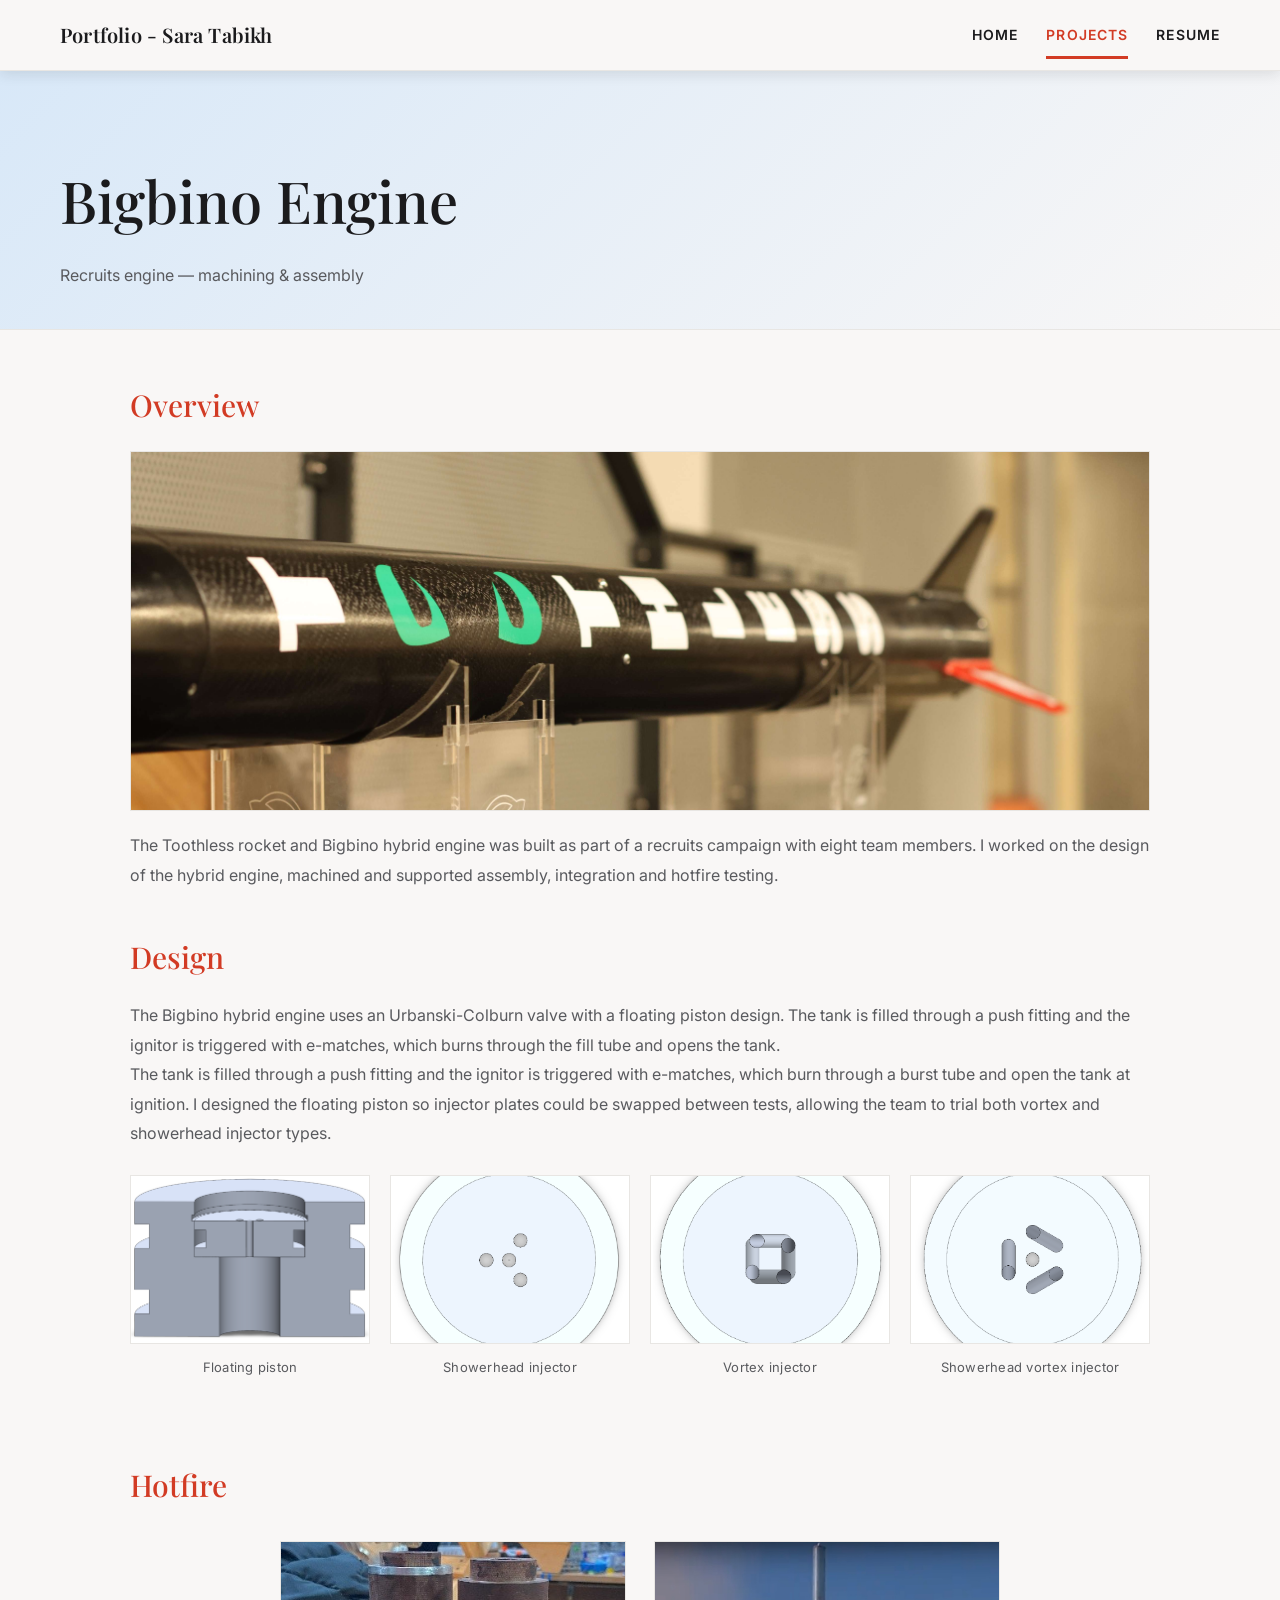
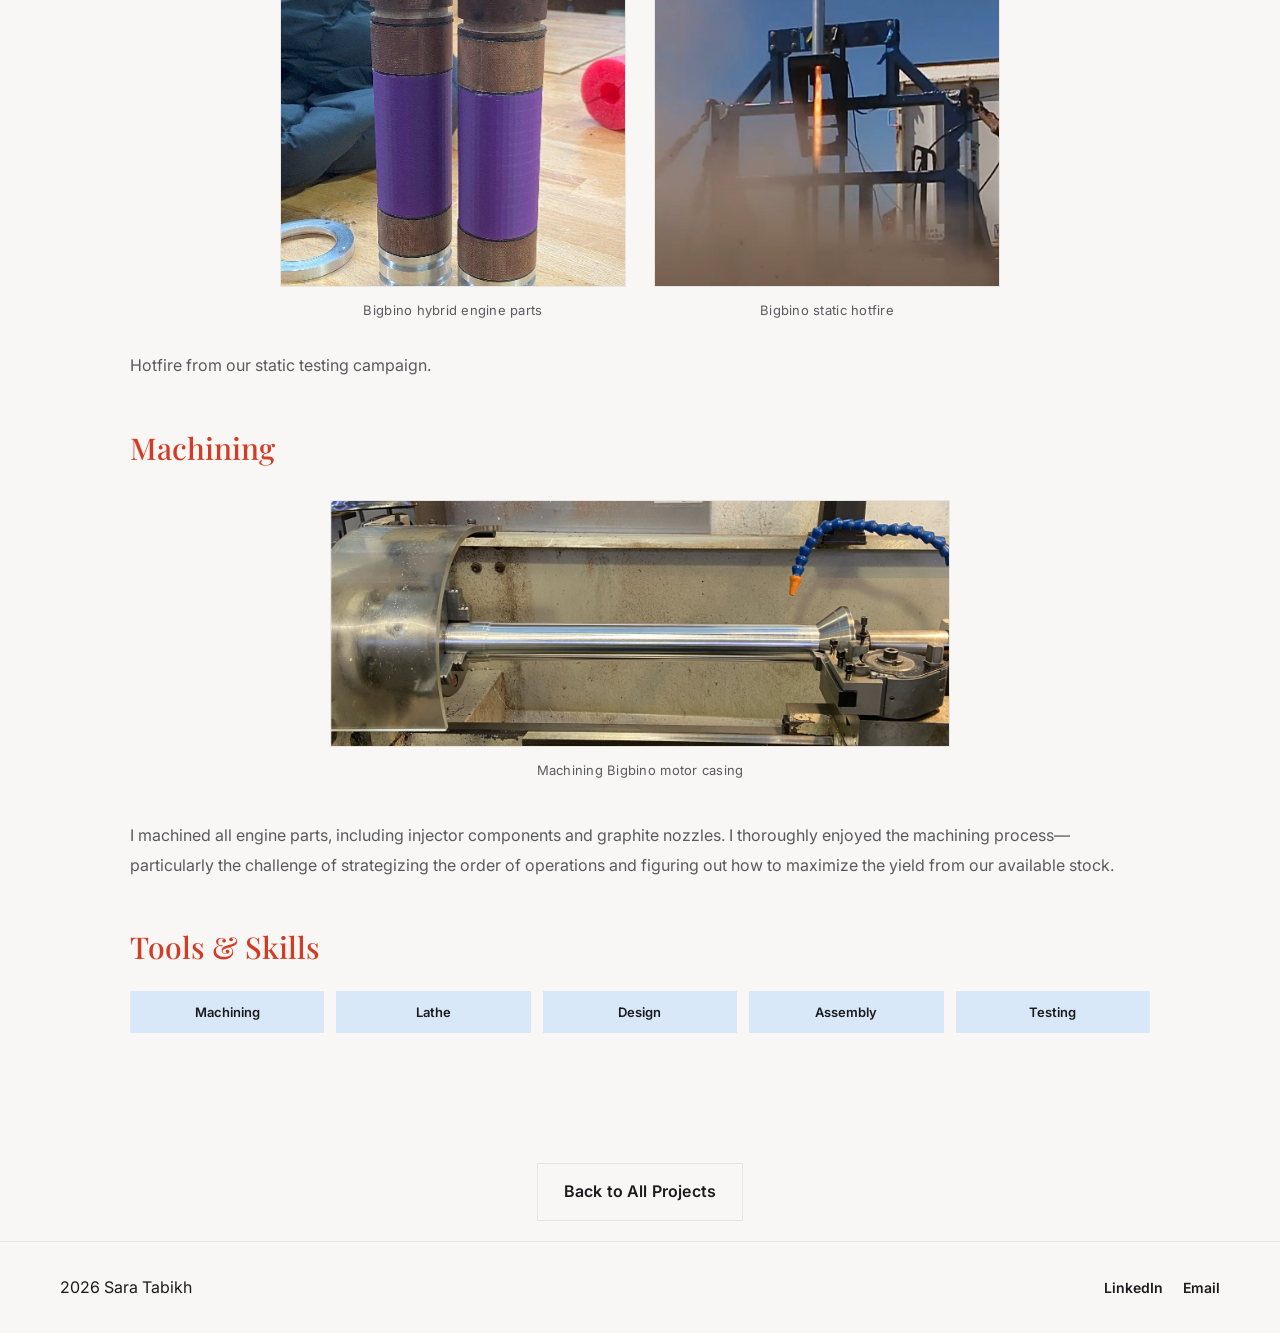
==== commit ad6ce2d2: "Edit general wording" ====
--- a/project-bigbino.html
+++ b/project-bigbino.html
@@ -100,7 +100,7 @@
                             <figcaption class="image-caption">Machining Bigbino motor casing</figcaption>
                         </figure>
                         <p>
-                            I machined all engine parts including injector components, graphite nozzles and the tube above.
+                            I machined all engine parts, including injector components and graphite nozzles. I thoroughly enjoyed the machining process—particularly the challenge of strategizing the order of operations and figuring out how to maximize the yield from our available stock.
                         </p>
                     </section>
 
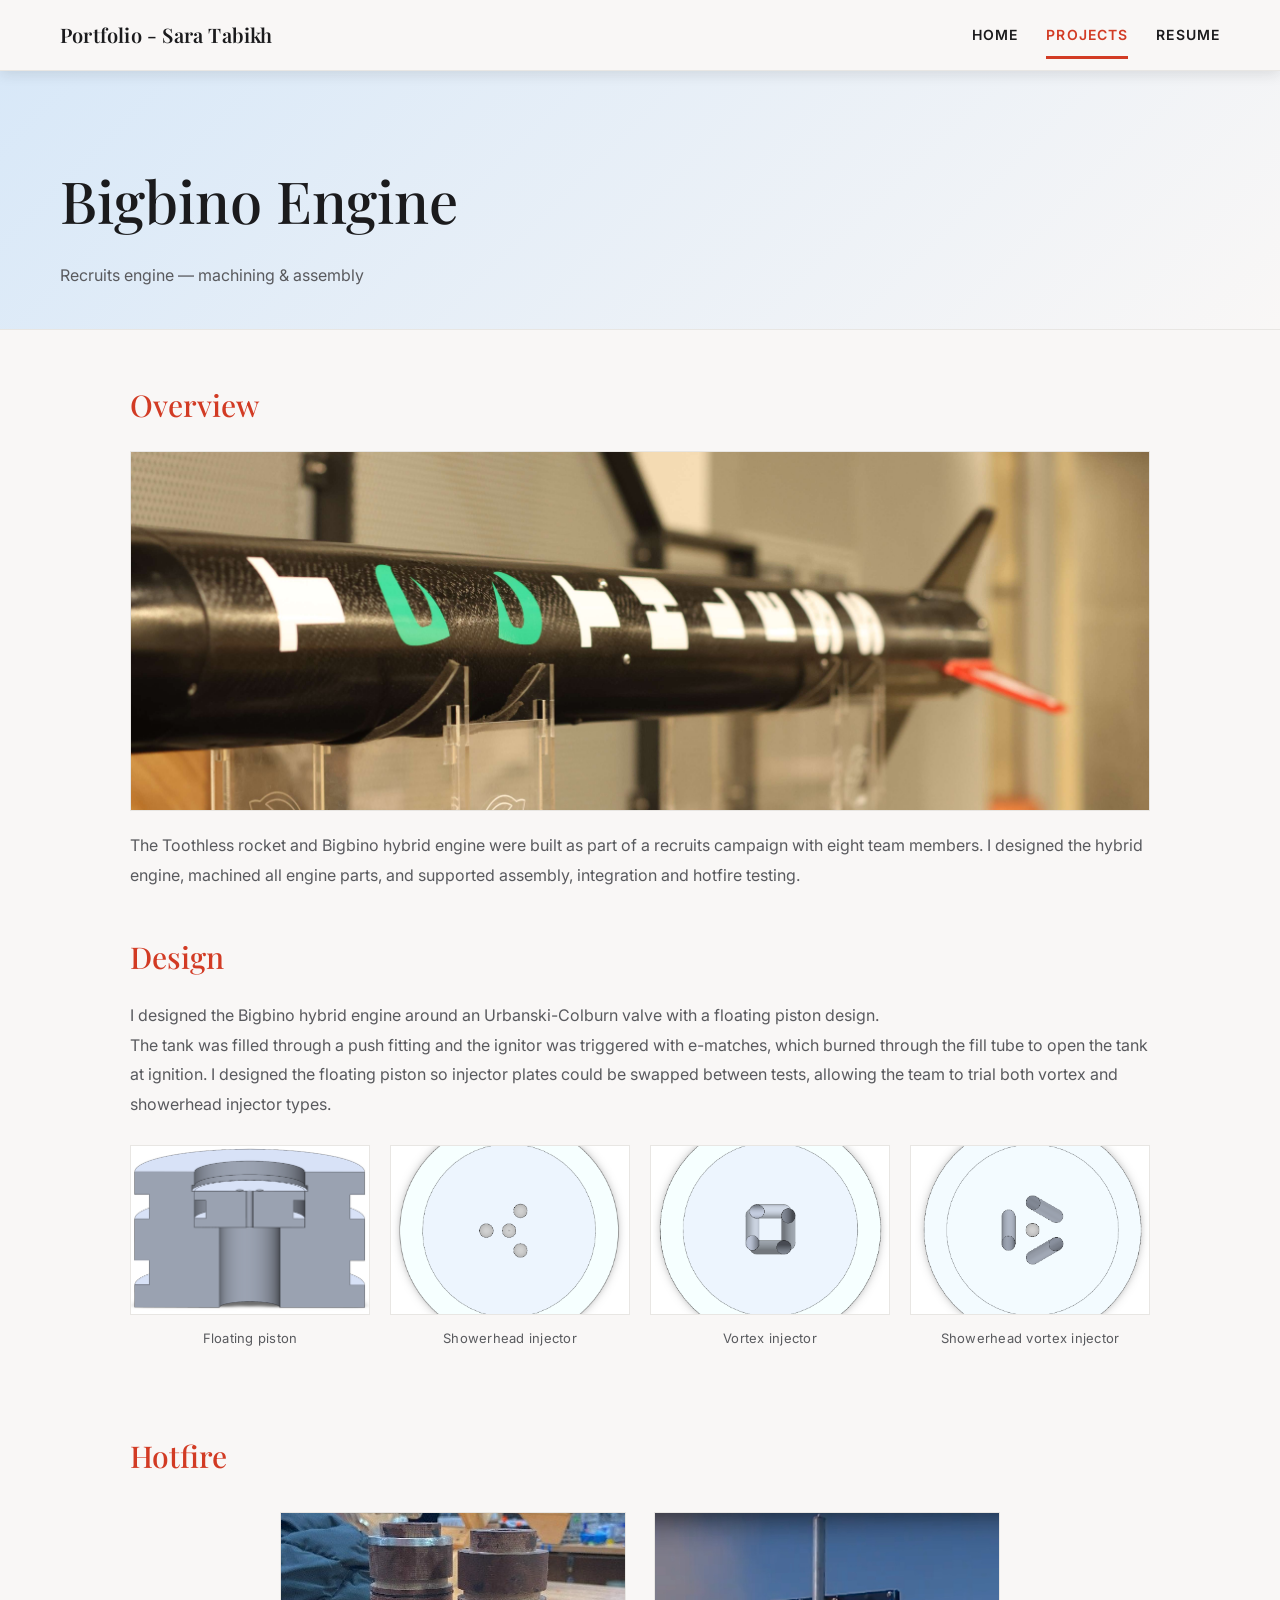
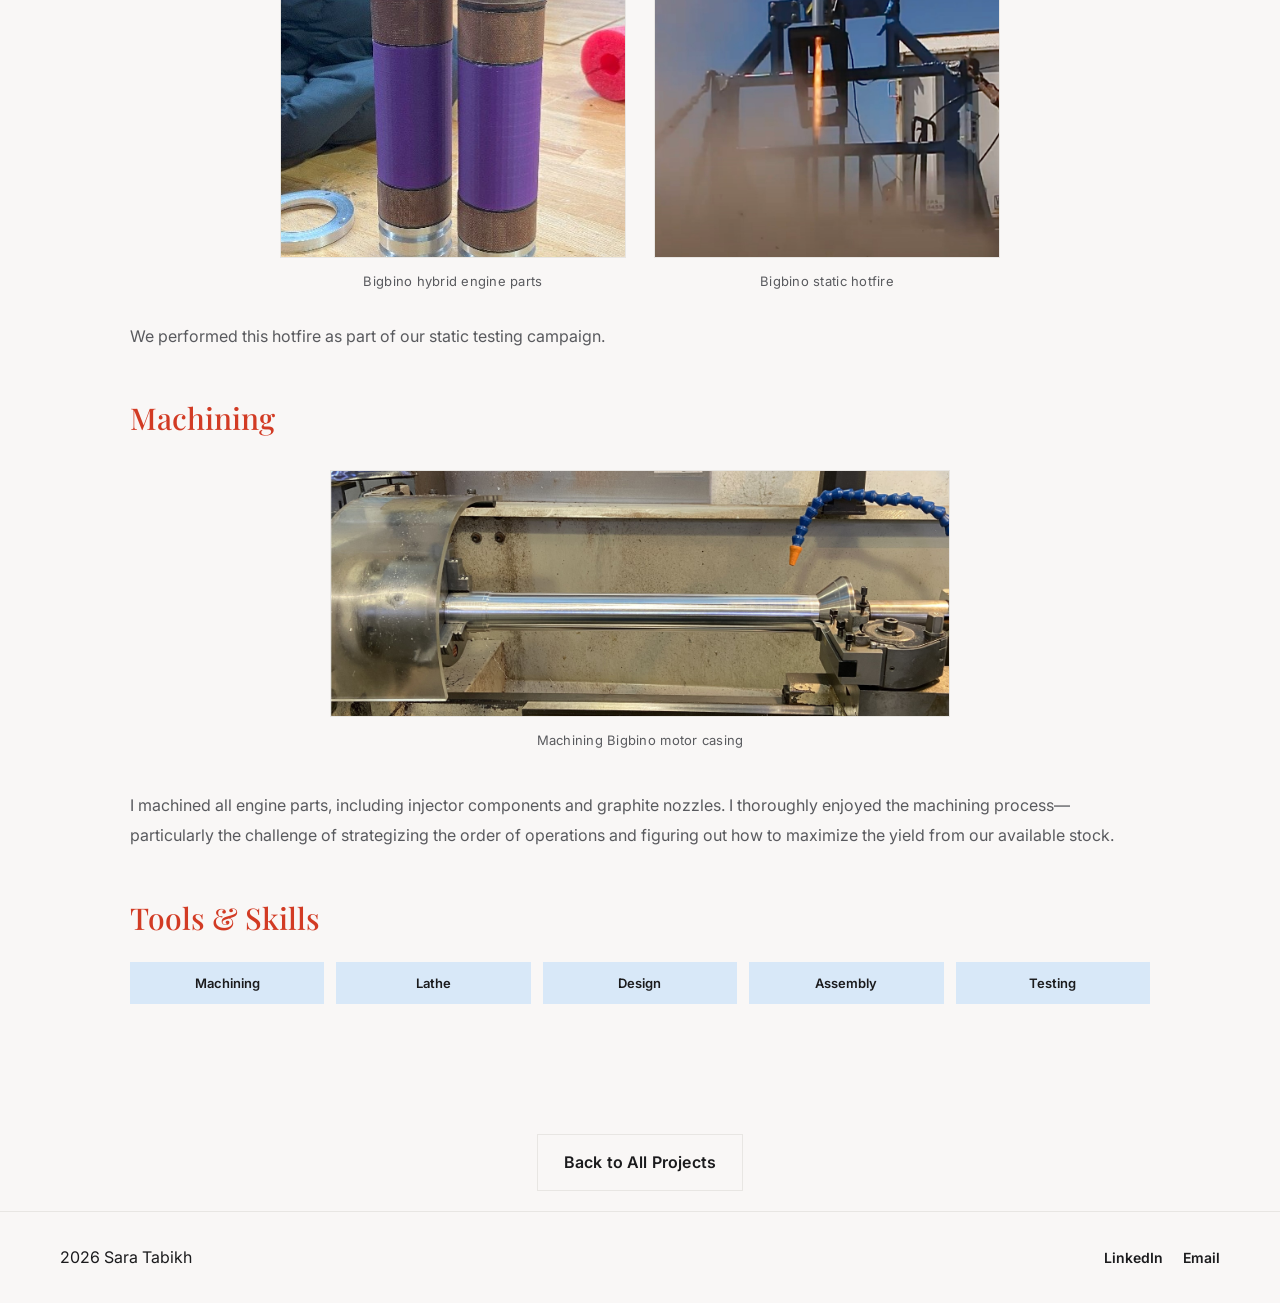
==== commit 763b2d7b: "Update tense, pov" ====
--- a/project-bigbino.html
+++ b/project-bigbino.html
@@ -44,17 +44,17 @@
                         <h2>Overview</h2>
                         <img src="images/toothless-rocket.jpg" alt="Bigbino hotfire" class="project-image">
                         <p>
-                            The Toothless rocket and Bigbino hybrid engine was built as part of a recruits campaign with eight team members. I worked on the design of the hybrid engine, machined and supported assembly, integration and hotfire testing.
+                            The Toothless rocket and Bigbino hybrid engine were built as part of a recruits campaign with eight team members. I designed the hybrid engine, machined all engine parts, and supported assembly, integration and hotfire testing.
                         </p>
                     </section>
 
                     <section class="project-section">
                         <h2>Design</h2>
                         <p>
-                            The Bigbino hybrid engine uses an Urbanski-Colburn valve with a floating piston design. The tank is filled through a push fitting and the ignitor is triggered with e-matches, which burns through the fill tube and opens the tank.
+                            I designed the Bigbino hybrid engine around an Urbanski-Colburn valve with a floating piston design.
                         </p>
                         <p>
-                            The tank is filled through a push fitting and the ignitor is triggered with e-matches, which burn through a burst tube and open the tank at ignition. I designed the floating piston so injector plates could be swapped between tests, allowing the team to trial both vortex and showerhead injector types.
+                            The tank was filled through a push fitting and the ignitor was triggered with e-matches, which burned through the fill tube to open the tank at ignition. I designed the floating piston so injector plates could be swapped between tests, allowing the team to trial both vortex and showerhead injector types.
                         </p>
                         <div class="image-row image-row--four">
                             <figure class="image-figure">
@@ -89,7 +89,7 @@
                             </figure>
                         </div>
                         <p>
-                            Hotfire from our static testing campaign.
+                            We performed this hotfire as part of our static testing campaign.
                         </p>
                     </section>
 
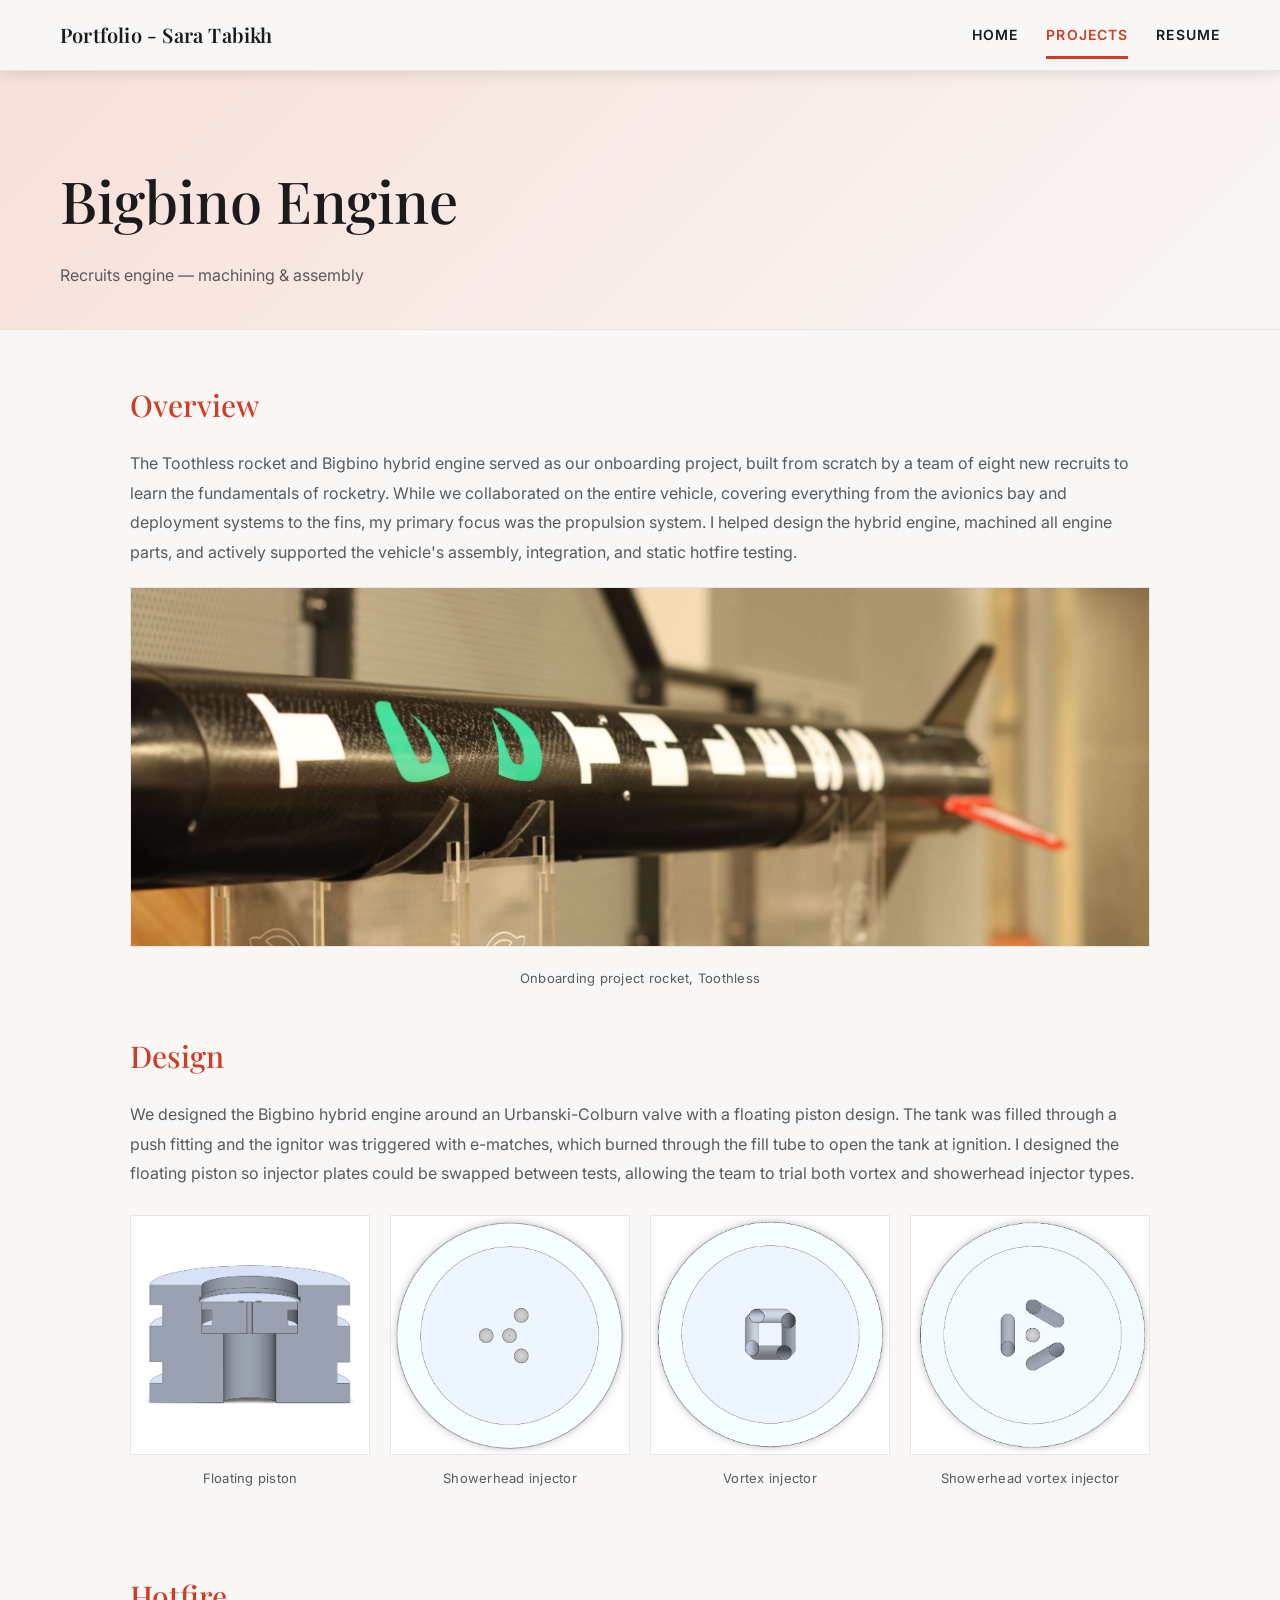
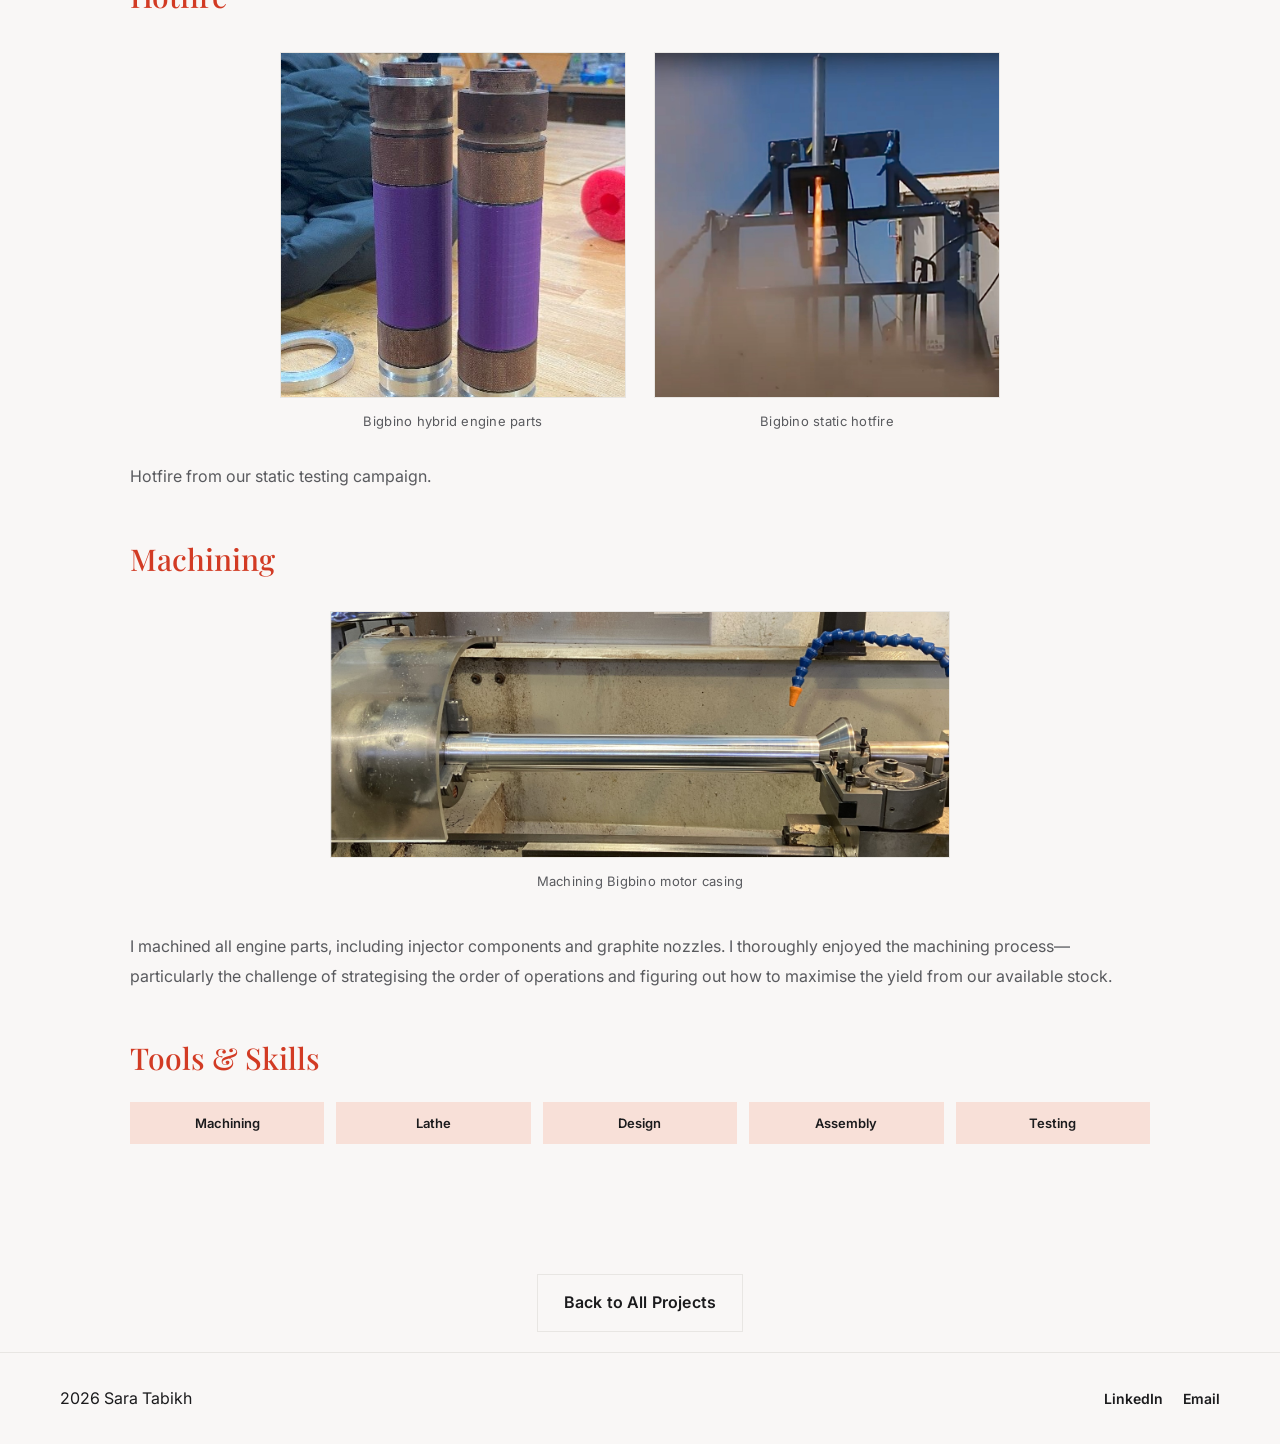
==== commit d3baa4bf: "Updated images" ====
--- a/project-bigbino.html
+++ b/project-bigbino.html
@@ -42,21 +42,20 @@
                 <div class="project-main-content">
                     <section class="project-section">
                         <h2>Overview</h2>
-                        <img src="images/toothless-rocket.jpg" alt="Bigbino hotfire" class="project-image">
                         <p>
-                            The Toothless rocket and Bigbino hybrid engine were built as part of a recruits campaign with eight team members. I designed the hybrid engine, machined all engine parts, and supported assembly, integration and hotfire testing.
-                        </p>
+                        The Toothless rocket and Bigbino hybrid engine served as our onboarding project, built from scratch by a team of eight new recruits to learn the fundamentals of rocketry. While we collaborated on the entire vehicle, covering everything from the avionics bay and deployment systems to the fins, my primary focus was the propulsion system. I helped design the hybrid engine, machined all engine parts, and actively supported the vehicle's assembly, integration, and static hotfire testing.                        </p>
+                        <figure class="image-figure">
+                            <img src="images/toothless-rocket.jpg" alt="Bigbino hotfire" class="project-image">
+                            <figcaption class="image-caption">Onboarding project rocket, Toothless</figcaption>
+                        </figure>
                     </section>
 
                     <section class="project-section">
                         <h2>Design</h2>
                         <p>
-                            I designed the Bigbino hybrid engine around an Urbanski-Colburn valve with a floating piston design.
+                            We designed the Bigbino hybrid engine around an Urbanski-Colburn valve with a floating piston design. The tank was filled through a push fitting and the ignitor was triggered with e-matches, which burned through the fill tube to open the tank at ignition. I designed the floating piston so injector plates could be swapped between tests, allowing the team to trial both vortex and showerhead injector types.
                         </p>
-                        <p>
-                            The tank was filled through a push fitting and the ignitor was triggered with e-matches, which burned through the fill tube to open the tank at ignition. I designed the floating piston so injector plates could be swapped between tests, allowing the team to trial both vortex and showerhead injector types.
-                        </p>
-                        <div class="image-row image-row--four">
+                        <div class="image-row image-row--four image-row--square">
                             <figure class="image-figure">
                                 <img src="images/bigbino-floating-piston.png" alt="Bigbino floating piston" class="project-image">
                                 <figcaption class="image-caption">Floating piston</figcaption>
@@ -89,7 +88,7 @@
                             </figure>
                         </div>
                         <p>
-                            We performed this hotfire as part of our static testing campaign.
+                            Hotfire from our static testing campaign.
                         </p>
                     </section>
 
@@ -100,7 +99,7 @@
                             <figcaption class="image-caption">Machining Bigbino motor casing</figcaption>
                         </figure>
                         <p>
-                            I machined all engine parts, including injector components and graphite nozzles. I thoroughly enjoyed the machining process—particularly the challenge of strategizing the order of operations and figuring out how to maximize the yield from our available stock.
+                            I machined all engine parts, including injector components and graphite nozzles. I thoroughly enjoyed the machining process—particularly the challenge of strategising the order of operations and figuring out how to maximise the yield from our available stock.
                         </p>
                     </section>
 
--- a/style.css
+++ b/style.css
@@ -5,7 +5,7 @@
     --surface: #fdfdfc;
     --accent: #d23b24;
     --accent-hover: #b32a1a;
-    --accent-soft: #d8e8f8; /*pink f8e0d8*/
+    --accent-soft: #f8e0d8; /*pink f8e0d8 blue d8e8f8*/
     --text: #1b1b1d;
     --muted: #595a5e;
     --border: #e8e6e3;
@@ -261,12 +261,15 @@
     width: 100%;
     border-radius: 0;
     box-shadow: 0 18px 36px rgba(25, 25, 28, 0.14);
+    align-self: stretch;
 }
 
 .hero-float img {
     display: block;
     width: 100%;
-    height: auto;
+    height: 100%;
+    object-fit: cover;
+    object-position: 50% 0%;
 }
 
 @media (max-width: 1180px) {
@@ -283,6 +286,12 @@
     .hero-float {
         grid-column: auto;
         max-width: 100%;
+        align-self: auto;
+    }
+
+    .hero-float img {
+        height: auto;
+        object-fit: fill;
     }
 
     .summary-grid {
--- a/project-styles.css
+++ b/project-styles.css
@@ -162,6 +162,10 @@
     object-fit: cover;
 }
 
+.image-row--square .project-image {
+    aspect-ratio: 1 / 1;
+}
+
 @media (max-width: 760px) {
     .image-row {
         grid-template-columns: 1fr;
@@ -176,6 +180,15 @@
 
 .image-align-top-25 {
     object-position: 50% 25%;
+}
+
+.project-image--overview {
+    max-width: 720px;
+    height: auto;
+    margin: 20px auto;
+    aspect-ratio: 16 / 9;
+    object-fit: cover;
+    object-position: 50% 50%;
 }
 
 @media (max-width: 640px) {
